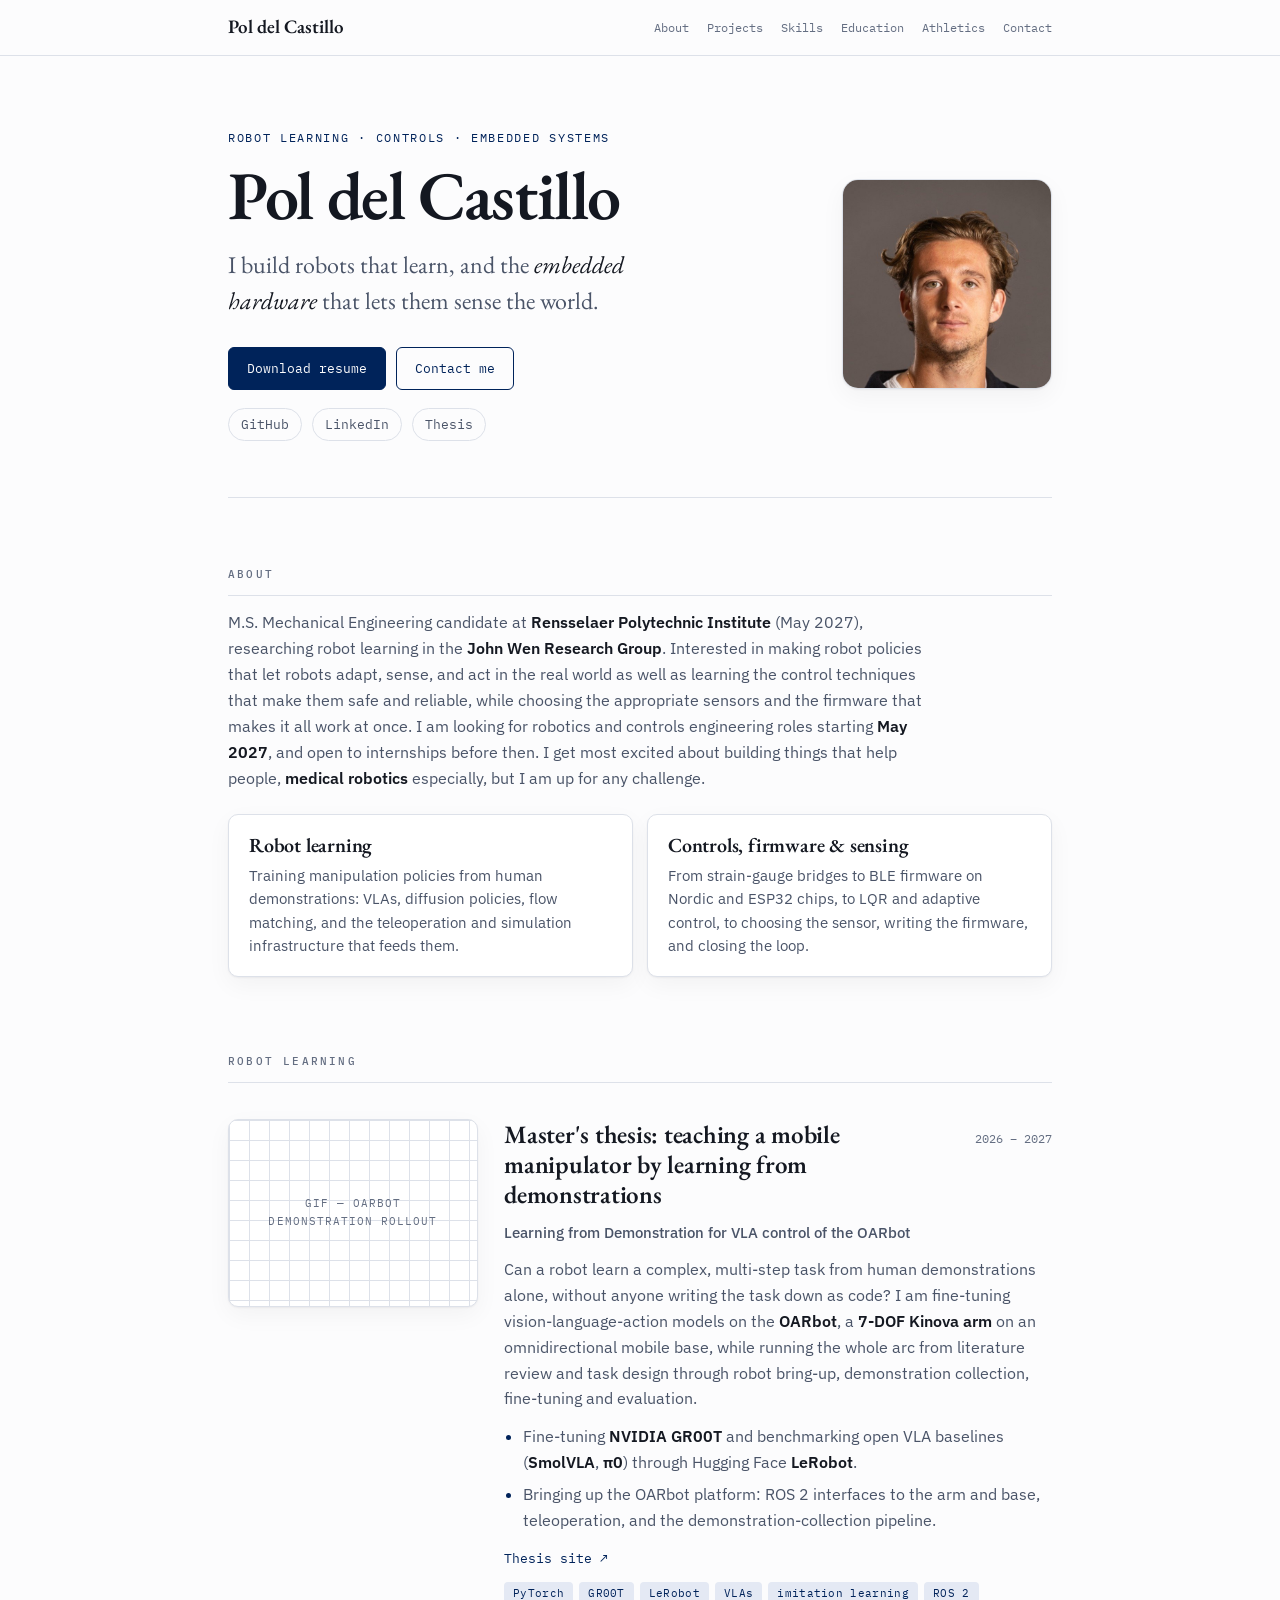
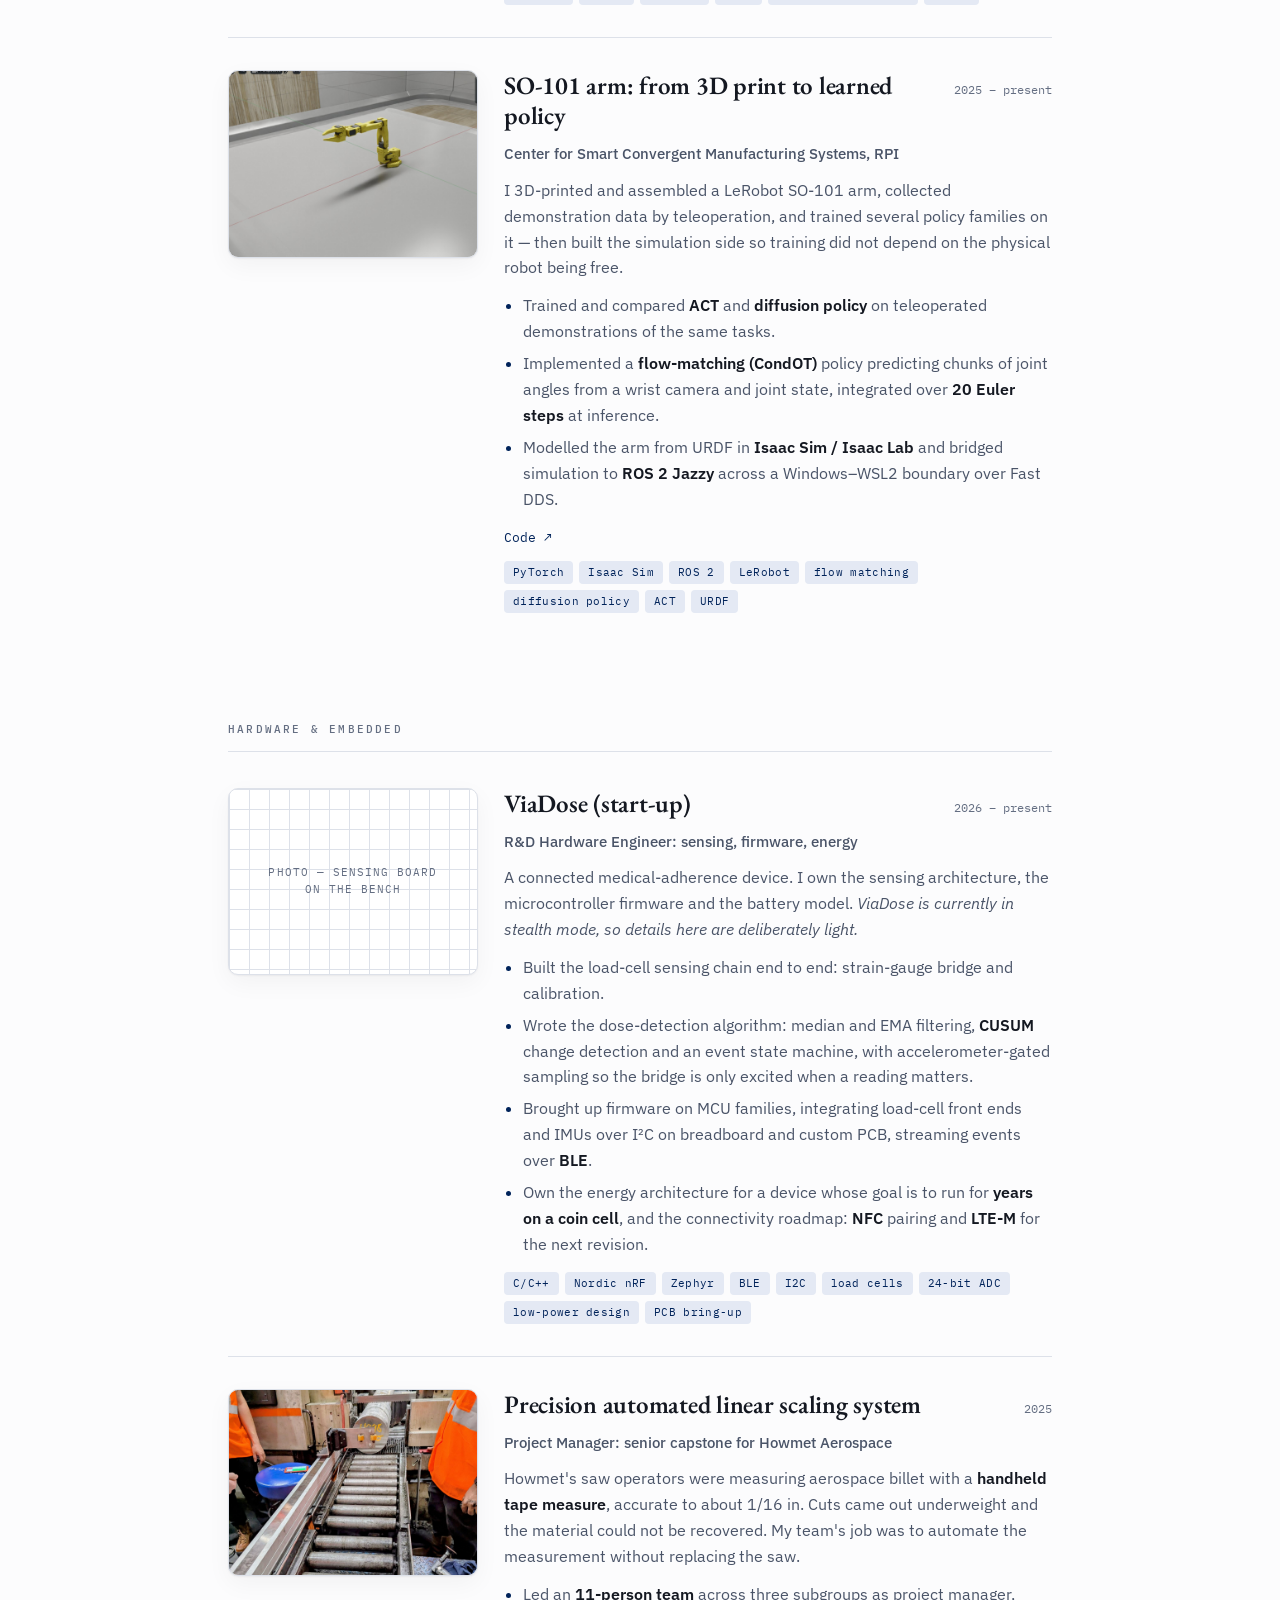
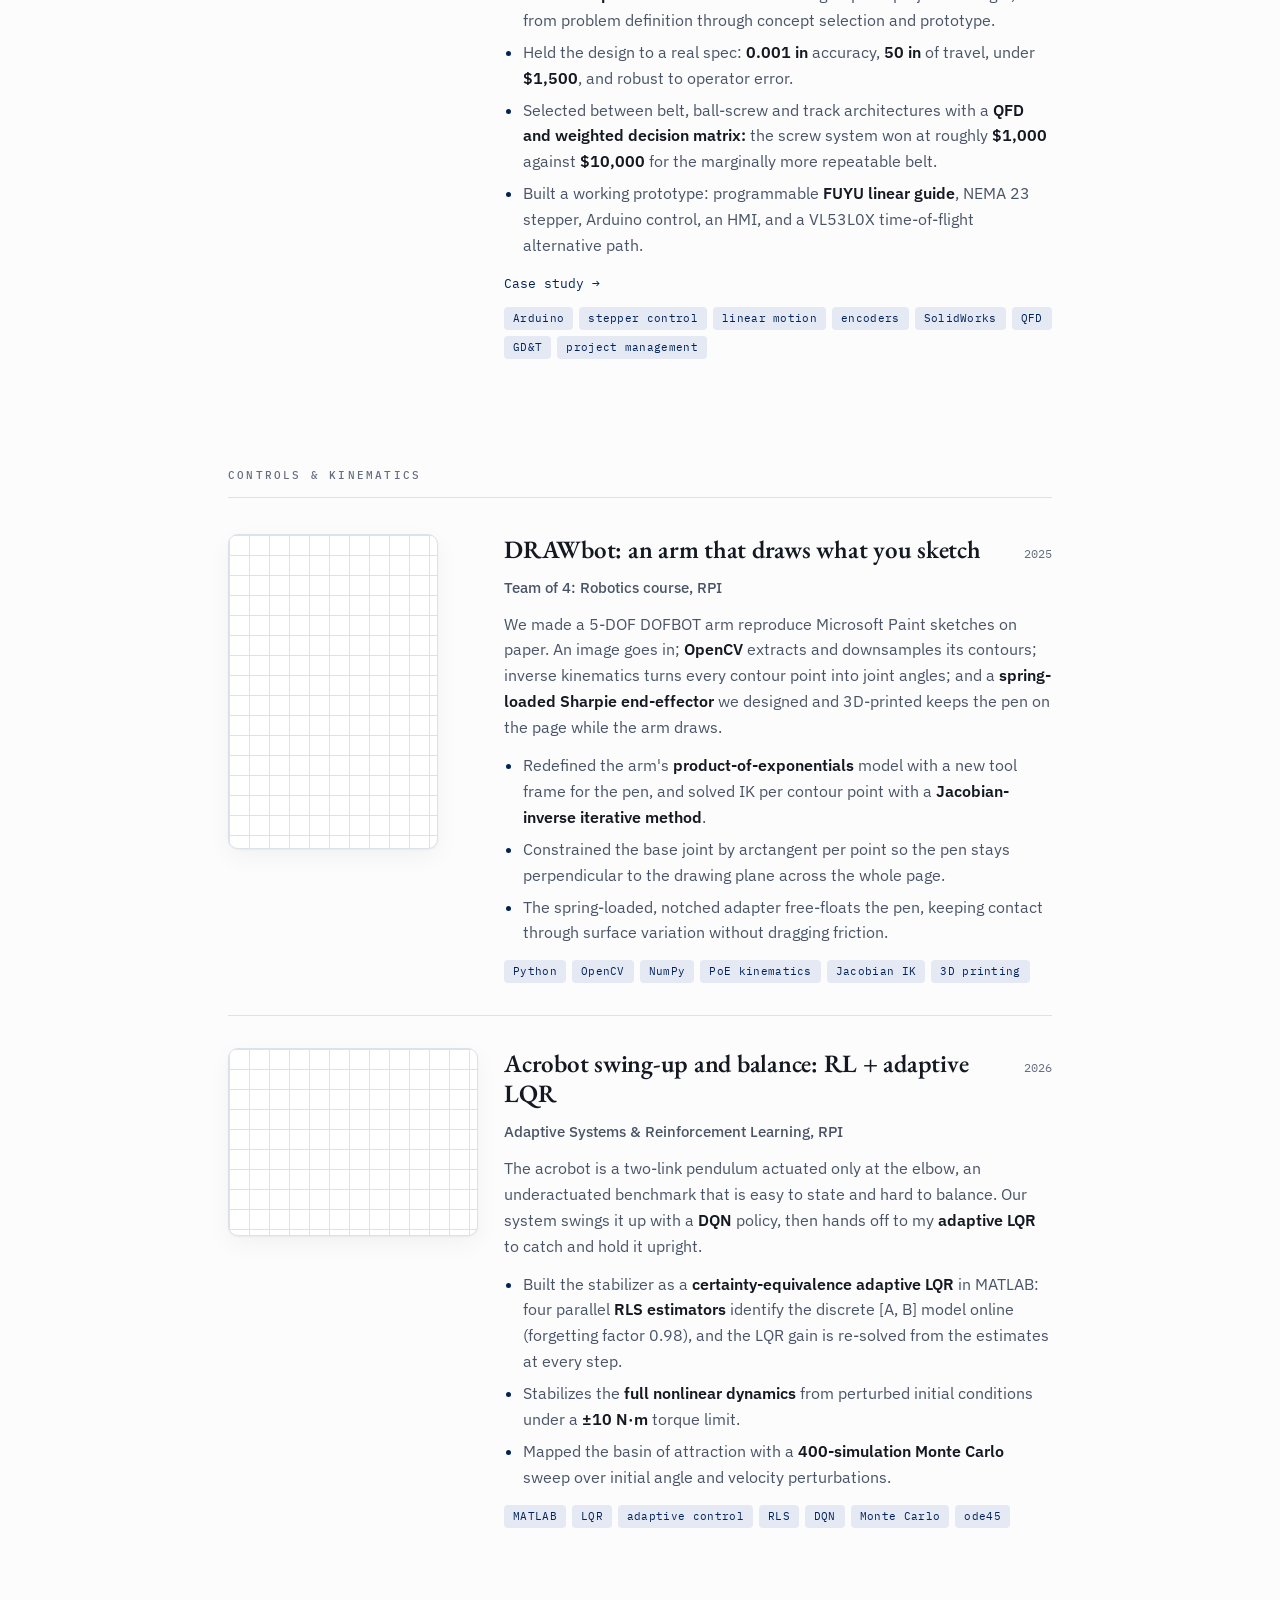
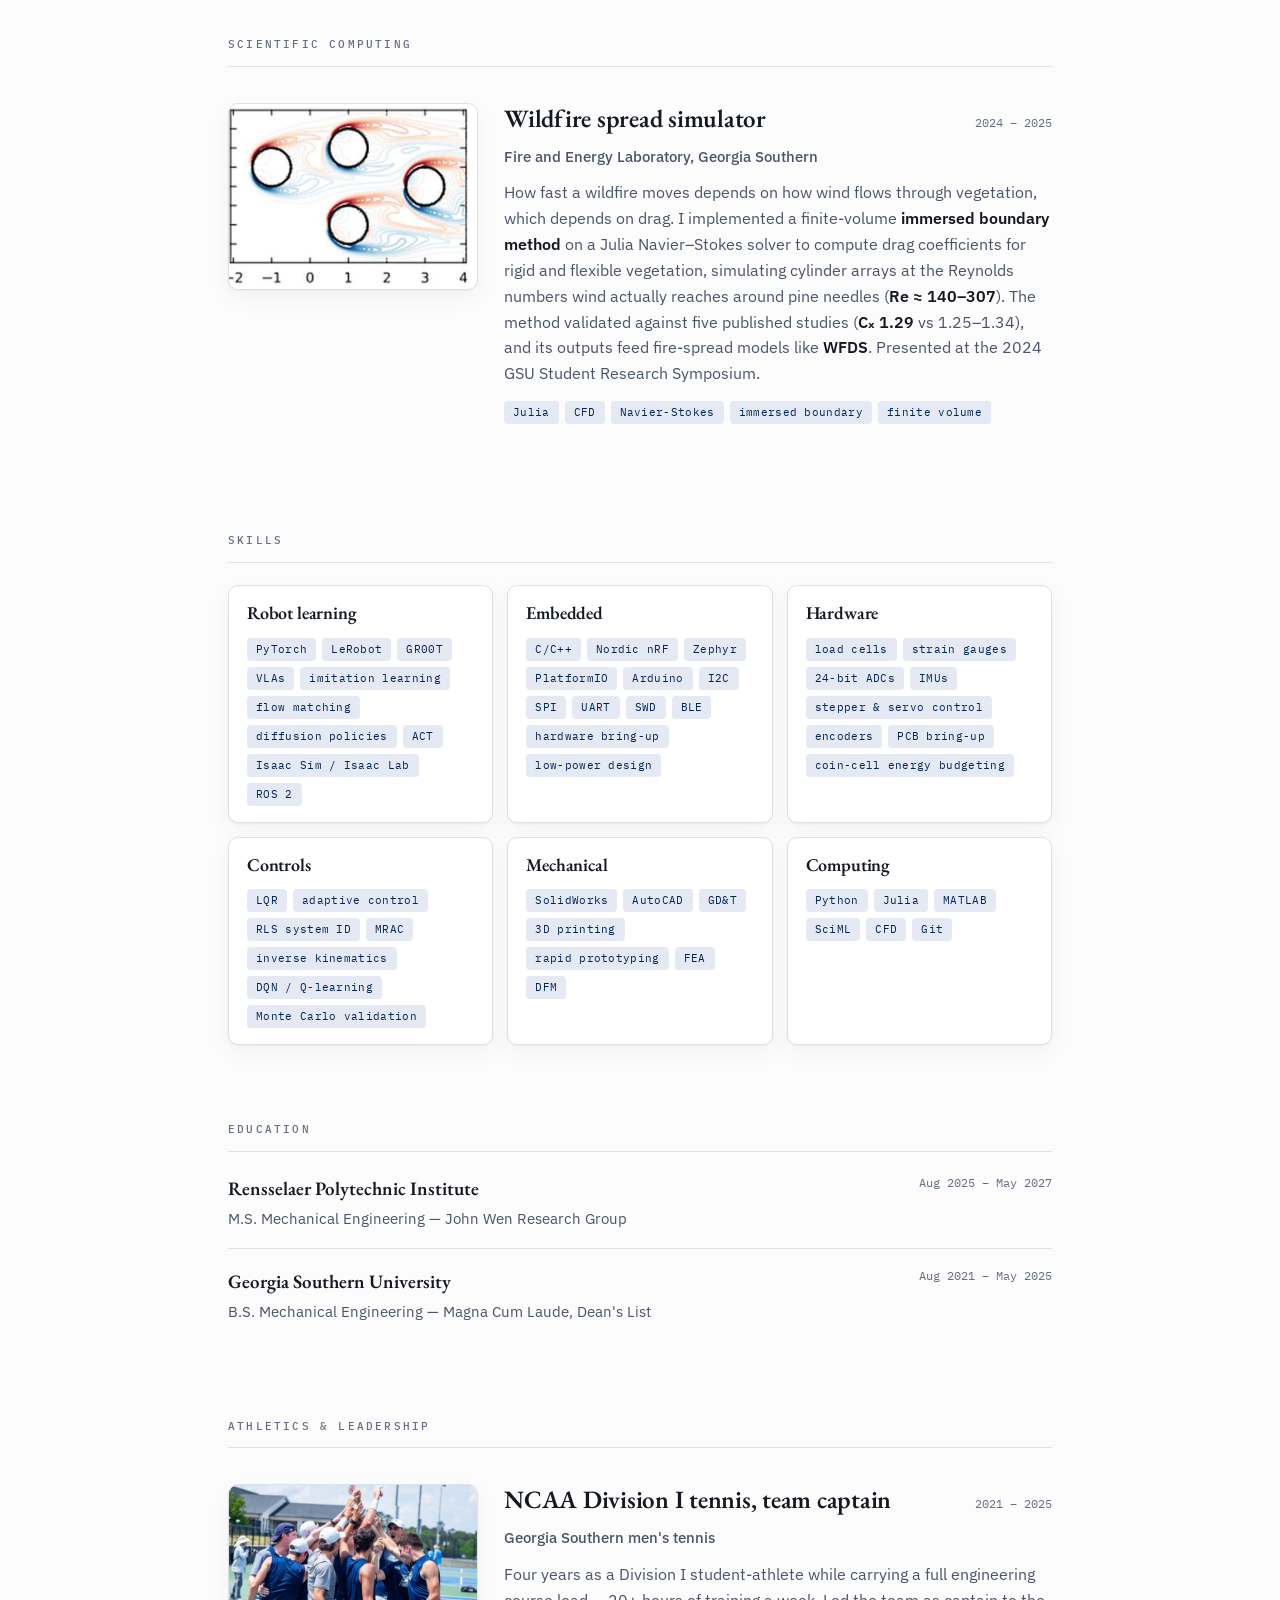
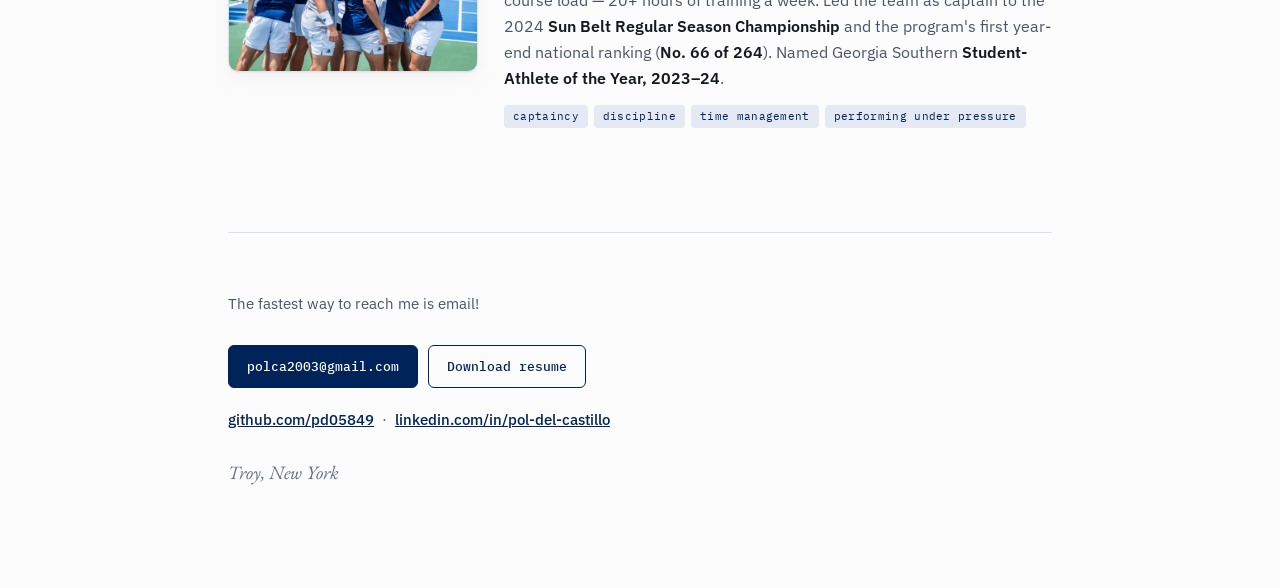
==== index.html @ 75cfe46c "Portfolio site Robot learning, controls and embedded hardware portfolio.  Co-Authored-By: Claude Fab" ====
<!DOCTYPE html>
<html lang="en">
<head>
<meta charset="UTF-8">
<meta name="viewport" content="width=device-width, initial-scale=1.0">
<title>Pol del Castillo</title>
<meta name="description" content="Pol del Castillo — M.S. Mechanical Engineering candidate at RPI working on robot learning: VLAs, imitation learning, and the controls, firmware and sensing that make robots work in the real world.">
<meta property="og:title" content="Pol del Castillo">
<meta property="og:description" content="Robot learning, controls and embedded hardware — M.S. Mechanical Engineering candidate at RPI.">
<meta property="og:type" content="website">
<!-- Once the site is live, add a social preview image (1200x630) to assets/img/ and uncomment:
<meta property="og:image" content="https://pd05849.github.io/assets/img/og.png"> -->
<link rel="icon" href="data:image/svg+xml,%3Csvg xmlns='http://www.w3.org/2000/svg' viewBox='0 0 32 32'%3E%3Cpath d='M6 26 L14 16 L22 18 L27 8' stroke='%2300235A' stroke-width='3.5' fill='none' stroke-linecap='round' stroke-linejoin='round'/%3E%3Ccircle cx='6' cy='26' r='3.5' fill='%2300235A'/%3E%3Ccircle cx='27' cy='8' r='3' fill='%238FB0E8'/%3E%3C/svg%3E">
<link rel="preconnect" href="https://fonts.googleapis.com">
<link rel="preconnect" href="https://fonts.gstatic.com" crossorigin>
<link rel="stylesheet" href="https://fonts.googleapis.com/css2?family=EB+Garamond:ital,wght@0,400;0,500;0,600;1,400&family=IBM+Plex+Mono:wght@400;500&family=IBM+Plex+Sans:wght@400;500;600&display=swap">
<link rel="stylesheet" href="css/style.css">
</head>
<body>

<nav class="topnav">
  <div class="bar">
    <a class="wordmark" href="#top">Pol del Castillo</a>
    <div class="navlinks">
      <a href="#about">About</a>
      <a href="#robot-learning">Projects</a>
      <a href="#skills">Skills</a>
      <a href="#education">Education</a>
      <a href="#athletics">Athletics</a>
      <a href="#contact">Contact</a>
    </div>
  </div>
</nav>

<div class="wrap" id="top">

<!-- ================= HERO ================= -->
<header class="hero">
  <div class="hero-grid">
    <div>
      <p class="kicker">Robot learning · Controls · Embedded systems</p>
      <h1>Pol del Castillo</h1>
      <p class="lede">I build robots that learn, and the <em>embedded hardware</em> that lets them sense the world.</p>
      <div class="btns">
        <a class="btn solid" href="assets/Pol_del_Castillo_Resume.pdf" download>Download resume</a>
        <a class="btn" href="mailto:polca2003@gmail.com">Contact me</a>
      </div>
      <div class="links">
        <a href="https://github.com/pd05849">GitHub</a>
        <a href="https://www.linkedin.com/in/pol-del-castillo">LinkedIn</a>
        <a href="https://pd05849.github.io/MS-Thesis">Thesis</a>
      </div>
    </div>
    <div class="portrait"><img src="assets/img/headshot.jpg" alt="Pol del Castillo"></div>
  </div>
</header>

<!-- ================= ABOUT ================= -->
<section class="about reveal" id="about">
  <h2>About</h2>
  <p>M.S. Mechanical Engineering candidate at <b>Rensselaer Polytechnic Institute</b>
    (May 2027), researching robot learning in the <b>John Wen Research Group</b>.
    Interested in making robot policies that let robots adapt, sense, and act in the real
    world as well as learning the control techniques that make them safe and reliable,
    while choosing the appropriate sensors and the firmware that makes it all work at
    once. I am looking for robotics and controls engineering roles starting
    <b>May 2027</b>, and open to internships before then. I get most excited about
    building things that help people, <b>medical robotics</b> especially, but I am up
    for any challenge.</p>
  <div class="duo">
    <div class="card">
      <h3>Robot learning</h3>
      <p>Training manipulation policies from human demonstrations: VLAs, diffusion
        policies, flow matching, and the teleoperation and simulation infrastructure
        that feeds them.</p>
    </div>
    <div class="card">
      <h3>Controls, firmware &amp; sensing</h3>
      <p>From strain-gauge bridges to BLE firmware on Nordic and ESP32 chips, to LQR
        and adaptive control, to choosing the sensor, writing the firmware, and closing
        the loop.</p>
    </div>
  </div>
</section>

<!-- ================= PROJECTS =================
     Each entry: thumbnail left, text right. To fill a thumb, replace the
     placeholder span with an <img> or a muted looping <video>.           -->
<section id="robot-learning">
  <h2>Robot learning</h2>

  <div class="entry reveal">
    <div class="thumb"><span class="placeholder">GIF &mdash; OARbot<br>demonstration rollout</span></div>
    <div class="entry-text">
      <div class="ihead">
        <h3>Master's thesis: teaching a mobile manipulator by learning from demonstrations</h3>
        <span class="where">2026 &ndash; 2027</span>
      </div>
      <p class="role">Learning from Demonstration for VLA control of the OARbot</p>
      <p>Can a robot learn a complex, multi-step task from human demonstrations alone,
        without anyone writing the task down as code? I am fine-tuning
        vision-language-action models on the <b>OARbot</b>, a <b>7-DOF Kinova arm</b> on
        an omnidirectional mobile base, while running the whole arc from literature
        review and task design through robot bring-up, demonstration collection,
        fine-tuning and evaluation.</p>
      <ul>
        <li>Fine-tuning <b>NVIDIA GR00T</b> and benchmarking open VLA baselines
          (<b>SmolVLA</b>, <b>&pi;0</b>) through Hugging Face <b>LeRobot</b>.</li>
        <li>Bringing up the OARbot platform: ROS 2 interfaces to the arm and base,
          teleoperation, and the demonstration-collection pipeline.</li>
      </ul>
      <div class="entry-links">
        <a href="https://pd05849.github.io/MS-Thesis">Thesis site &nearr;</a>
      </div>
      <div class="tech"><span>PyTorch</span><span>GR00T</span><span>LeRobot</span><span>VLAs</span>
        <span>imitation learning</span><span>ROS 2</span></div>
    </div>
  </div>

  <div class="entry reveal">
    <!-- A GIF of the real arm running a policy would be even better here -->
    <div class="thumb"><img src="assets/img/so101-sim.jpg" alt="The SO-101 arm modelled in Isaac Sim, running real-time on an RTX 4060"></div>
    <div class="entry-text">
      <div class="ihead">
        <h3>SO-101 arm: from 3D print to learned policy</h3>
        <span class="where">2025 &ndash; present</span>
      </div>
      <p class="role">Center for Smart Convergent Manufacturing Systems, RPI</p>
      <p>I 3D-printed and assembled a LeRobot SO-101 arm, collected demonstration data by
        teleoperation, and trained several policy families on it &mdash; then built the
        simulation side so training did not depend on the physical robot being free.</p>
      <ul>
        <li>Trained and compared <b>ACT</b> and <b>diffusion policy</b> on teleoperated
          demonstrations of the same tasks.</li>
        <li>Implemented a <b>flow-matching (CondOT)</b> policy predicting chunks of joint
          angles from a wrist camera and joint state, integrated over <b>20 Euler steps</b>
          at inference.</li>
        <li>Modelled the arm from URDF in <b>Isaac Sim / Isaac Lab</b> and bridged simulation
          to <b>ROS 2 Jazzy</b> across a Windows&ndash;WSL2 boundary over Fast DDS.</li>
      </ul>
      <div class="entry-links">
        <a href="https://github.com/pd05849/lerobot-imitation-learning">Code &nearr;</a>
        <!-- <a href="projects/so101.html">Case study &rarr;</a> -->
        <!-- <a href="https://youtu.be/VIDEO">Video &nearr;</a> -->
      </div>
      <div class="tech"><span>PyTorch</span><span>Isaac Sim</span><span>ROS 2</span><span>LeRobot</span>
        <span>flow matching</span><span>diffusion policy</span><span>ACT</span><span>URDF</span></div>
    </div>
  </div>
</section>

<section id="hardware">
  <h2>Hardware &amp; embedded</h2>

  <div class="entry reveal">
    <div class="thumb"><span class="placeholder">Photo &mdash; sensing board<br>on the bench</span></div>
    <div class="entry-text">
      <div class="ihead">
        <h3>ViaDose (start-up)</h3>
        <span class="where">2026 &ndash; present</span>
      </div>
      <p class="role">R&amp;D Hardware Engineer: sensing, firmware, energy</p>
      <p>A connected medical-adherence device. I own the sensing architecture, the
        microcontroller firmware and the battery model. <i>ViaDose is currently in
        stealth mode, so details here are deliberately light.</i></p>
      <ul>
        <li>Built the load-cell sensing chain end to end: strain-gauge bridge and
          calibration.</li>
        <li>Wrote the dose-detection algorithm: median and EMA filtering, <b>CUSUM</b>
          change detection and an event state machine, with accelerometer-gated sampling
          so the bridge is only excited when a reading matters.</li>
        <li>Brought up firmware on MCU families, integrating load-cell front ends
          and IMUs over I&sup2;C on breadboard and custom PCB, streaming events over
          <b>BLE</b>.</li>
        <li>Own the energy architecture for a device whose goal is to run for <b>years on
          a coin cell</b>, and the connectivity roadmap: <b>NFC</b> pairing and
          <b>LTE-M</b> for the next revision.</li>
      </ul>
      <div class="tech"><span>C/C++</span><span>Nordic nRF</span><span>Zephyr</span><span>BLE</span>
        <span>I2C</span><span>load cells</span><span>24-bit ADC</span><span>low-power design</span>
        <span>PCB bring-up</span></div>
    </div>
  </div>

  <div class="entry reveal">
    <div class="thumb"><img src="assets/img/howmet.jpg" alt="Linear-scale measuring system installed on Howmet's production conveyor, gauge arm against an aerospace billet"></div>
    <div class="entry-text">
      <div class="ihead">
        <h3>Precision automated linear scaling system</h3>
        <span class="where">2025</span>
      </div>
      <p class="role">Project Manager: senior capstone for Howmet Aerospace</p>
      <p>Howmet's saw operators were measuring aerospace billet with a <b>handheld tape
        measure</b>, accurate to about 1/16 in. Cuts came out underweight and the material
        could not be recovered. My team's job was to automate the measurement without
        replacing the saw.</p>
      <ul>
        <li>Led an <b>11-person team</b> across three subgroups as project manager, from
          problem definition through concept selection and prototype.</li>
        <li>Held the design to a real spec: <b>0.001 in</b> accuracy, <b>50 in</b> of
          travel, under <b>$1,500</b>, and robust to operator error.</li>
        <li>Selected between belt, ball-screw and track architectures with a <b>QFD and
          weighted decision matrix:</b> the screw system won at roughly <b>$1,000</b>
          against <b>$10,000</b> for the marginally more repeatable belt.</li>
        <li>Built a working prototype: programmable <b>FUYU linear guide</b>, NEMA 23
          stepper, Arduino control, an HMI, and a VL53L0X time-of-flight alternative path.</li>
      </ul>
      <div class="entry-links">
        <a href="projects/howmet.html">Case study &rarr;</a>
      </div>
      <div class="tech"><span>Arduino</span><span>stepper control</span><span>linear motion</span>
        <span>encoders</span><span>SolidWorks</span><span>QFD</span><span>GD&amp;T</span>
        <span>project management</span></div>
    </div>
  </div>
</section>

<section id="controls">
  <h2>Controls &amp; kinematics</h2>

  <div class="entry reveal">
    <div class="thumb portrait"><video src="assets/img/drawbot.mp4" autoplay muted loop playsinline></video></div>
    <div class="entry-text">
      <div class="ihead">
        <h3>DRAWbot: an arm that draws what you sketch</h3>
        <span class="where">2025</span>
      </div>
      <p class="role">Team of 4: Robotics course, RPI</p>
      <p>We made a 5-DOF DOFBOT arm reproduce Microsoft Paint sketches on paper. An image
        goes in; <b>OpenCV</b> extracts and downsamples its contours; inverse kinematics
        turns every contour point into joint angles; and a <b>spring-loaded Sharpie
        end-effector</b> we designed and 3D-printed keeps the pen on the page while the arm
        draws.</p>
      <ul>
        <li>Redefined the arm's <b>product-of-exponentials</b> model with a new tool frame
          for the pen, and solved IK per contour point with a <b>Jacobian-inverse iterative
          method</b>.</li>
        <li>Constrained the base joint by arctangent per point so the pen stays
          perpendicular to the drawing plane across the whole page.</li>
        <li>The spring-loaded, notched adapter free-floats the pen, keeping contact
          through surface variation without dragging friction.</li>
      </ul>
      <div class="tech"><span>Python</span><span>OpenCV</span><span>NumPy</span>
        <span>PoE kinematics</span><span>Jacobian IK</span><span>3D printing</span></div>
    </div>
  </div>

  <div class="entry reveal">
    <div class="thumb"><video src="assets/img/acrobot.mp4" autoplay muted loop playsinline></video></div>
    <div class="entry-text">
      <div class="ihead">
        <h3>Acrobot swing-up and balance: RL + adaptive LQR</h3>
        <span class="where">2026</span>
      </div>
      <p class="role">Adaptive Systems &amp; Reinforcement Learning, RPI</p>
      <p>The acrobot is a two-link pendulum actuated only at the elbow, an
        underactuated benchmark that is easy to state and hard to balance. Our system swings
        it up with a <b>DQN</b> policy, then hands off to my <b>adaptive LQR</b> to catch
        and hold it upright.</p>
      <ul>
        <li>Built the stabilizer as a <b>certainty-equivalence adaptive LQR</b> in MATLAB:
          four parallel <b>RLS estimators</b> identify the discrete [A,&nbsp;B] model online
          (forgetting factor 0.98), and the LQR gain is re-solved from the estimates at
          every step.</li>
        <li>Stabilizes the <b>full nonlinear dynamics</b> from perturbed initial conditions
          under a <b>&plusmn;10 N&middot;m</b> torque limit.</li>
        <li>Mapped the basin of attraction with a <b>400-simulation Monte Carlo</b> sweep
          over initial angle and velocity perturbations.</li>
      </ul>
      <div class="tech"><span>MATLAB</span><span>LQR</span><span>adaptive control</span>
        <span>RLS</span><span>DQN</span><span>Monte Carlo</span><span>ode45</span></div>
    </div>
  </div>
</section>

<section id="computing">
  <h2>Scientific computing</h2>

  <div class="entry reveal">
    <div class="thumb"><img src="assets/img/wildfire.png" alt="Vorticity contours of cross flow through a staggered array of cylinders, computed with the immersed boundary method"></div>
    <div class="entry-text">
      <div class="ihead">
        <h3>Wildfire spread simulator</h3>
        <span class="where">2024 &ndash; 2025</span>
      </div>
      <p class="role">Fire and Energy Laboratory, Georgia Southern</p>
      <p>How fast a wildfire moves depends on how wind flows through vegetation, which
        depends on drag. I implemented a finite-volume <b>immersed boundary method</b> on a
        Julia Navier&ndash;Stokes solver to compute drag coefficients for rigid and flexible
        vegetation, simulating cylinder arrays at the Reynolds numbers wind actually reaches
        around pine needles (<b>Re &asymp; 140&ndash;307</b>). The method validated against
        five published studies (<b>C&#8339; 1.29</b> vs 1.25&ndash;1.34), and its outputs feed
        fire-spread models like <b>WFDS</b>. Presented at the 2024 GSU Student Research
        Symposium.</p>
      <div class="tech"><span>Julia</span><span>CFD</span><span>Navier-Stokes</span>
        <span>immersed boundary</span><span>finite volume</span></div>
    </div>
  </div>
</section>

<!-- ================= SKILLS ================= -->
<section id="skills">
  <h2>Skills</h2>
  <div class="skills-grid reveal">
    <div class="skill-group">
      <h3>Robot learning</h3>
      <div class="tech"><span>PyTorch</span><span>LeRobot</span><span>GR00T</span><span>VLAs</span>
        <span>imitation learning</span><span>flow matching</span><span>diffusion policies</span>
        <span>ACT</span><span>Isaac Sim / Isaac Lab</span><span>ROS 2</span></div>
    </div>
    <div class="skill-group">
      <h3>Embedded</h3>
      <div class="tech"><span>C/C++</span><span>Nordic nRF</span><span>Zephyr</span>
        <span>PlatformIO</span><span>Arduino</span><span>I2C</span><span>SPI</span><span>UART</span>
        <span>SWD</span><span>BLE</span><span>hardware bring-up</span><span>low-power design</span></div>
    </div>
    <div class="skill-group">
      <h3>Hardware</h3>
      <div class="tech"><span>load cells</span><span>strain gauges</span><span>24-bit ADCs</span>
        <span>IMUs</span><span>stepper &amp; servo control</span><span>encoders</span>
        <span>PCB bring-up</span><span>coin-cell energy budgeting</span></div>
    </div>
    <div class="skill-group">
      <h3>Controls</h3>
      <div class="tech"><span>LQR</span><span>adaptive control</span><span>RLS system ID</span>
        <span>MRAC</span><span>inverse kinematics</span><span>DQN / Q-learning</span>
        <span>Monte Carlo validation</span></div>
    </div>
    <div class="skill-group">
      <h3>Mechanical</h3>
      <div class="tech"><span>SolidWorks</span><span>AutoCAD</span><span>GD&amp;T</span>
        <span>3D printing</span><span>rapid prototyping</span><span>FEA</span><span>DFM</span></div>
    </div>
    <div class="skill-group">
      <h3>Computing</h3>
      <div class="tech"><span>Python</span><span>Julia</span><span>MATLAB</span><span>SciML</span>
        <span>CFD</span><span>Git</span></div>
    </div>
  </div>
</section>

<!-- ================= EDUCATION ================= -->
<section id="education">
  <h2>Education</h2>
  <div class="edu reveal">
    <div>
      <strong>Rensselaer Polytechnic Institute</strong>
      <div class="sub">M.S. Mechanical Engineering &mdash; John Wen Research Group</div>
    </div>
    <span class="d">Aug 2025 &ndash; May 2027</span>
  </div>
  <div class="edu reveal">
    <div>
      <strong>Georgia Southern University</strong>
      <div class="sub">B.S. Mechanical Engineering &mdash; Magna Cum Laude, Dean's List</div>
    </div>
    <span class="d">Aug 2021 &ndash; May 2025</span>
  </div>
</section>

<!-- ================= ATHLETICS ================= -->
<section id="athletics">
  <h2>Athletics &amp; leadership</h2>
  <div class="entry reveal">
    <div class="thumb"><img src="assets/img/tennis.jpg" alt="The Georgia Southern men's tennis team celebrating in a huddle on court"></div>
    <div class="entry-text">
      <div class="ihead">
        <h3>NCAA Division I tennis, team captain</h3>
        <span class="where">2021 &ndash; 2025</span>
      </div>
      <p class="role">Georgia Southern men's tennis</p>
      <p>Four years as a Division I student-athlete while carrying a full engineering course
        load &mdash; 20+ hours of training a week. Led the team as captain to the 2024
        <b>Sun Belt Regular Season Championship</b> and the program's first year-end national
        ranking (<b>No. 66 of 264</b>). Named Georgia Southern
        <b>Student-Athlete of the Year, 2023&ndash;24</b>.</p>
      <div class="tech"><span>captaincy</span><span>discipline</span><span>time management</span>
        <span>performing under pressure</span></div>
    </div>
  </div>
</section>

<!-- ================= CONTACT ================= -->
<footer id="contact">
  <p>The fastest way to reach me is email!</p>
  <div class="btns">
    <a class="btn solid" href="mailto:polca2003@gmail.com">polca2003@gmail.com</a>
    <a class="btn" href="assets/Pol_del_Castillo_Resume.pdf" download>Download resume</a>
  </div>
  <p style="margin-top:20px">
    <a href="https://github.com/pd05849">github.com/pd05849</a> &nbsp;&middot;&nbsp;
    <a href="https://www.linkedin.com/in/pol-del-castillo">linkedin.com/in/pol-del-castillo</a>
  </p>
  <p class="sig">Troy, New York</p>
</footer>

</div>

<script>
document.documentElement.classList.add('js');
const io = new IntersectionObserver((es) => {
  es.forEach(e => { if (e.isIntersecting) { e.target.classList.add('in'); io.unobserve(e.target); } });
}, { rootMargin: '0px 0px -8% 0px' });
document.querySelectorAll('.reveal').forEach(el => {
  // anything already in the first viewport shows immediately; the rest reveal on scroll
  if (el.getBoundingClientRect().top < window.innerHeight) el.classList.add('in');
  else io.observe(el);
});
</script>

</body>
</html>
---- css/style.css ----
/* ==========================================================================
   Pol del Castillo — portfolio
   Identity from the LaTeX resume: EB Garamond display + the resume's link
   blue (#00235A). IBM Plex Sans body, IBM Plex Mono for labels and data.
   Layout modeled on academic robotics portfolios (thumbnail left, text
   right) with a modern hero (buttons, portrait, sticky nav).
   Shared by index.html and every page in projects/.
   ========================================================================== */

:root{
  --paper:#FCFCFD; --panel:#FFFFFF; --ink:#141821; --muted:#4A5468; --faint:#646E82; --rule:#DDE1E9; --accent:#00235A; --accent-soft:#E4E9F4;
  --shadow:0 1px 2px rgba(20,24,33,.05), 0 8px 24px rgba(20,24,33,.045);
}
@media (prefers-color-scheme: dark){
  :root:not([data-theme="light"]){
    --paper:#0D1017; --panel:#141924; --ink:#E8ECF3; --muted:#A2ADC0; --faint:#7A8599;
    --rule:#242C3B; --accent:#8FB0E8; --accent-soft:#182238;
    --shadow:0 1px 2px rgba(0,0,0,.5), 0 8px 24px rgba(0,0,0,.32);
  }
}
:root[data-theme="dark"]{
  --paper:#0D1017; --panel:#141924; --ink:#E8ECF3; --muted:#A2ADC0; --faint:#7A8599;
  --rule:#242C3B; --accent:#8FB0E8; --accent-soft:#182238;
  --shadow:0 1px 2px rgba(0,0,0,.5), 0 8px 24px rgba(0,0,0,.32);
}

*{box-sizing:border-box;}
html{scroll-behavior:smooth;}
body{
  margin:0; background:var(--paper); color:var(--ink);
  font-family:"IBM Plex Sans",system-ui,-apple-system,Segoe UI,sans-serif;
  font-size:16px; line-height:1.62; -webkit-font-smoothing:antialiased;
}
.wrap{max-width:880px; margin:0 auto; padding:0 28px;}
a{color:var(--accent);}
img{max-width:100%;}
:focus-visible{outline:2px solid var(--accent); outline-offset:2px; border-radius:2px;}
b{color:var(--ink); font-weight:600;}

/* ---------- sticky nav ---------- */
.topnav{
  position:sticky; top:0; z-index:20;
  background:color-mix(in srgb, var(--paper) 90%, transparent);
  backdrop-filter:blur(10px); -webkit-backdrop-filter:blur(10px);
  border-bottom:1px solid var(--rule);
}
.topnav .bar{
  max-width:880px; margin:0 auto; padding:12px 28px;
  display:flex; justify-content:space-between; align-items:center; gap:16px;
}
.wordmark{
  font-family:"EB Garamond",Georgia,serif; font-weight:600; font-size:19px;
  color:var(--ink); text-decoration:none; white-space:nowrap;
}
.navlinks{display:flex; flex-wrap:wrap; gap:4px 18px;
  font-family:"IBM Plex Mono",monospace; font-size:12px;}
.navlinks a{color:var(--faint); text-decoration:none;}
.navlinks a:hover{color:var(--accent);}

/* ---------- hero ---------- */
.hero{padding:72px 0 56px; border-bottom:1px solid var(--rule);}
.hero-grid{display:grid; grid-template-columns:minmax(0,1fr) auto; gap:40px; align-items:center;}
.kicker{
  font-family:"IBM Plex Mono",monospace; font-size:12px; letter-spacing:.14em;
  text-transform:uppercase; color:var(--accent); margin:0 0 14px;
}
h1{
  font-family:"EB Garamond",Georgia,serif; font-weight:600;
  font-size:clamp(44px,7vw,68px); letter-spacing:-.02em; line-height:1;
  margin:0 0 18px;
}
.lede{
  font-family:"EB Garamond",Georgia,serif; font-size:clamp(19px,2.4vw,24px);
  line-height:1.5; color:var(--muted); margin:0; max-width:36ch;
}
.lede em{font-style:italic; color:var(--ink);}

.btns{display:flex; flex-wrap:wrap; gap:10px; margin-top:28px;}
.btn{
  display:inline-block; font-family:"IBM Plex Mono",monospace; font-size:13px;
  padding:10px 18px; border-radius:6px; text-decoration:none;
  border:1.5px solid var(--accent); color:var(--accent);
  transition:background .13s, color .13s, transform .13s;
}
.btn:hover{background:var(--accent-soft); transform:translateY(-1px);}
.btn.solid{background:var(--accent); color:var(--paper);}
.btn.solid:hover{background:var(--accent); opacity:.88;}

.links{
  display:flex; flex-wrap:wrap; gap:8px 10px; margin-top:18px;
  font-family:"IBM Plex Mono",monospace; font-size:12.5px;
}
.links a{
  text-decoration:none; color:var(--muted); border:1px solid var(--rule);
  padding:5px 12px; border-radius:999px; transition:border-color .13s, color .13s;
}
.links a:hover{border-color:var(--accent); color:var(--accent);}

/* portrait — swap the placeholder for <img src="assets/img/headshot.jpg" alt="Pol del Castillo"> */
.portrait{
  width:210px; aspect-ratio:1/1; border-radius:16px; overflow:hidden;
  border:1px solid var(--rule); background:var(--panel); box-shadow:var(--shadow);
  display:grid; place-items:center;
  background-image:linear-gradient(var(--rule) 1px, transparent 1px),
    linear-gradient(90deg, var(--rule) 1px, transparent 1px);
  background-size:21px 21px;
}
.portrait img{width:100%; height:100%; object-fit:cover; display:block;}

/* ---------- sections ---------- */
section{padding:16px 0 8px;}
h2{
  font-family:"IBM Plex Mono",monospace; font-size:11px; font-weight:500;
  letter-spacing:.2em; text-transform:uppercase; color:var(--faint);
  margin:52px 0 4px; padding-bottom:12px; border-bottom:1px solid var(--rule);
}
h3{
  font-family:"EB Garamond",Georgia,serif; font-weight:600; font-size:25px;
  letter-spacing:-.01em; margin:0; line-height:1.2;
}
h3 a{color:var(--ink); text-decoration:none;}
h3 a:hover{color:var(--accent); text-decoration:underline; text-underline-offset:4px; text-decoration-thickness:1.5px;}

/* ---------- about ---------- */
.about p{margin:14px 0 0; color:var(--muted); max-width:70ch;}
.duo{display:grid; grid-template-columns:repeat(auto-fit,minmax(250px,1fr)); gap:14px; margin-top:22px;}
.duo .card{
  background:var(--panel); border:1px solid var(--rule); border-radius:10px;
  padding:18px 20px; box-shadow:var(--shadow);
}
.duo .card h3{font-size:20px;}
.duo .card p{font-size:14.5px; margin-top:7px;}

/* ---------- project entries: thumbnail left, text right ----------
   Media in the thumb, pick one:
     <img src="assets/img/thumb.jpg" alt="...">          (photo or animated GIF)
     <video src="assets/img/demo.mp4" autoplay muted loop playsinline></video>
   From inside projects/, prefix paths with ../                       */
.entry{
  display:grid; grid-template-columns:250px minmax(0,1fr); gap:26px;
  padding:32px 0; border-bottom:1px solid var(--rule);
}
.entry:last-child{border-bottom:none;}
.thumb{
  aspect-ratio:4/3; border-radius:10px; overflow:hidden; align-self:start;
  border:1px solid var(--rule); background:var(--panel); box-shadow:var(--shadow);
  display:grid; place-items:center; text-align:center;
  background-image:linear-gradient(var(--rule) 1px, transparent 1px),
    linear-gradient(90deg, var(--rule) 1px, transparent 1px);
  background-size:20px 20px;
}
.thumb img, .thumb video{width:100%; height:100%; object-fit:cover; display:block;}
/* for portrait media (phone video) — shows the full frame instead of a heavy crop */
.thumb.portrait{aspect-ratio:2/3;}
.placeholder{
  font-family:"IBM Plex Mono",monospace; font-size:10.5px; letter-spacing:.1em;
  text-transform:uppercase; color:var(--faint); padding:8px; line-height:1.7;
}

.ihead{display:flex; justify-content:space-between; gap:20px; align-items:baseline; flex-wrap:nowrap;}
.ihead h3{flex:1; min-width:0;}
.where{
  font-family:"IBM Plex Mono",monospace; font-size:11.5px; color:var(--faint);
  white-space:nowrap; padding-top:6px;
}
.role{color:var(--accent); font-size:14.5px; font-weight:500; margin:5px 0 0;}
.entry-text p{margin:12px 0 0; color:var(--muted);}
.entry-text ul{margin:12px 0 0; padding-left:19px; color:var(--muted);}
.entry-text li{margin-bottom:6px;}
.entry-text li::marker{color:var(--accent);}

.out{
  margin-top:14px; padding:13px 16px; background:var(--panel);
  border:1px solid var(--rule); border-radius:8px; box-shadow:var(--shadow);
  font-size:14.5px; color:var(--muted);
}

.entry-links{
  display:flex; flex-wrap:wrap; gap:6px 18px; margin-top:14px;
  font-family:"IBM Plex Mono",monospace; font-size:12.5px;
}
.entry-links a{color:var(--accent); text-decoration:none;}
.entry-links a:hover{text-decoration:underline; text-underline-offset:3px;}

.tech{display:flex; flex-wrap:wrap; gap:6px; margin-top:14px;}
.tech span{
  font-family:"IBM Plex Mono",monospace; font-size:10.5px; letter-spacing:.03em;
  background:var(--accent-soft); color:var(--accent);
  padding:3px 9px; border-radius:4px;
}

/* ---------- skills ---------- */
.skills-grid{display:grid; grid-template-columns:repeat(auto-fit,minmax(250px,1fr)); gap:14px; margin-top:22px;}
.skill-group{
  background:var(--panel); border:1px solid var(--rule); border-radius:10px;
  padding:16px 18px; box-shadow:var(--shadow);
}
.skill-group h3{font-size:18px; margin-bottom:10px;}

/* ---------- education ---------- */
.edu{display:flex; justify-content:space-between; gap:20px; flex-wrap:wrap; padding:18px 0;
     border-bottom:1px solid var(--rule);}
.edu:last-of-type{border-bottom:none;}
.edu .d{font-family:"IBM Plex Mono",monospace; font-size:11.5px; color:var(--faint); white-space:nowrap;}
.edu strong{font-family:"EB Garamond",Georgia,serif; font-size:19px; font-weight:600;}
.edu .sub{color:var(--muted); font-size:14.5px; margin-top:2px;}

/* ---------- media figure (case-study pages, or anywhere) ---------- */
figure.media{margin:18px 0 0;}
.media .frame{
  border:1px solid var(--rule); border-radius:8px; overflow:hidden;
  background:var(--panel); box-shadow:var(--shadow);
}
.media img{display:block; width:100%;}
.media iframe{display:block; width:100%; aspect-ratio:16/9; border:0;}
.media .placeholder{
  aspect-ratio:16/9; display:grid; place-items:center;
  background-image:linear-gradient(var(--rule) 1px, transparent 1px),
    linear-gradient(90deg, var(--rule) 1px, transparent 1px);
  background-size:22px 22px;
}
.media figcaption{
  font-family:"IBM Plex Mono",monospace; font-size:11.5px; color:var(--faint);
  margin-top:8px;
}

/* ---------- footer ---------- */
footer{
  margin-top:64px; padding:44px 0 80px; border-top:1px solid var(--rule);
  color:var(--muted); font-size:15px;
}
footer a{font-weight:500;}
.sig{
  font-family:"EB Garamond",Georgia,serif; font-style:italic;
  font-size:19px; color:var(--faint); margin-top:26px;
}

/* ==========================================================================
   Case-study pages (projects/*.html) — see projects/_template.html
   ========================================================================== */
.case header{padding:64px 0 8px;}
.back{
  display:inline-block; font-family:"IBM Plex Mono",monospace; font-size:12px;
  color:var(--faint); text-decoration:none; margin-bottom:36px;
}
.back:hover{color:var(--accent);}
.case h1{font-size:clamp(34px,5.5vw,52px); margin-bottom:14px;}
.case .lede{font-size:clamp(18px,2.2vw,21px); max-width:44ch;}

.meta{
  display:grid; grid-template-columns:repeat(auto-fit,minmax(150px,1fr));
  gap:16px 22px; margin:34px 0 0; padding:18px 20px;
  background:var(--panel); border:1px solid var(--rule); border-radius:8px;
  box-shadow:var(--shadow);
}
.meta div{min-width:0;}
.meta dt{
  font-family:"IBM Plex Mono",monospace; font-size:10.5px; letter-spacing:.14em;
  text-transform:uppercase; color:var(--accent); margin:0 0 3px;
}
.meta dd{margin:0; font-size:14.5px; color:var(--ink); overflow-wrap:break-word;}

.case section p{margin:13px 0 0; color:var(--muted); max-width:68ch;}
.case section ul{margin:13px 0 0; padding-left:19px; color:var(--muted); max-width:68ch;}
.case section li{margin-bottom:7px;}
.case section li::marker{color:var(--accent);}

.metrics{
  display:grid; grid-template-columns:repeat(auto-fit,minmax(140px,1fr));
  gap:12px; margin-top:16px;
}
.metric{
  background:var(--panel); border:1px solid var(--rule); border-radius:8px;
  padding:14px 16px; box-shadow:var(--shadow);
}
.metric .v{
  font-family:"IBM Plex Mono",monospace; font-size:22px; font-weight:600;
  color:var(--accent); font-variant-numeric:tabular-nums;
}
.metric .l{font-size:13px; color:var(--muted); margin-top:2px;}

/* ---------- scroll reveal (JS adds .js to <html>; safe without JS) ---------- */
@media (prefers-reduced-motion: no-preference){
  .js .reveal{opacity:0; transform:translateY(14px);
    transition:opacity .5s ease, transform .5s ease;}
  .js .reveal.in{opacity:1; transform:none;}
}

/* ---------- responsive ---------- */
@media (max-width:700px){
  .hero{padding:44px 0 40px;}
  .hero-grid{grid-template-columns:1fr; gap:26px;}
  .portrait{order:-1; width:150px;}
  .wrap{padding:0 20px;}
  .topnav .bar{padding:10px 20px;}
  .entry{grid-template-columns:1fr; gap:16px;}
  .thumb{max-width:440px;}
  .case header{padding:44px 0 8px;}
  .where{padding-top:2px;}
}
@media (prefers-reduced-motion:reduce){ html{scroll-behavior:auto;} *{transition:none !important;} }
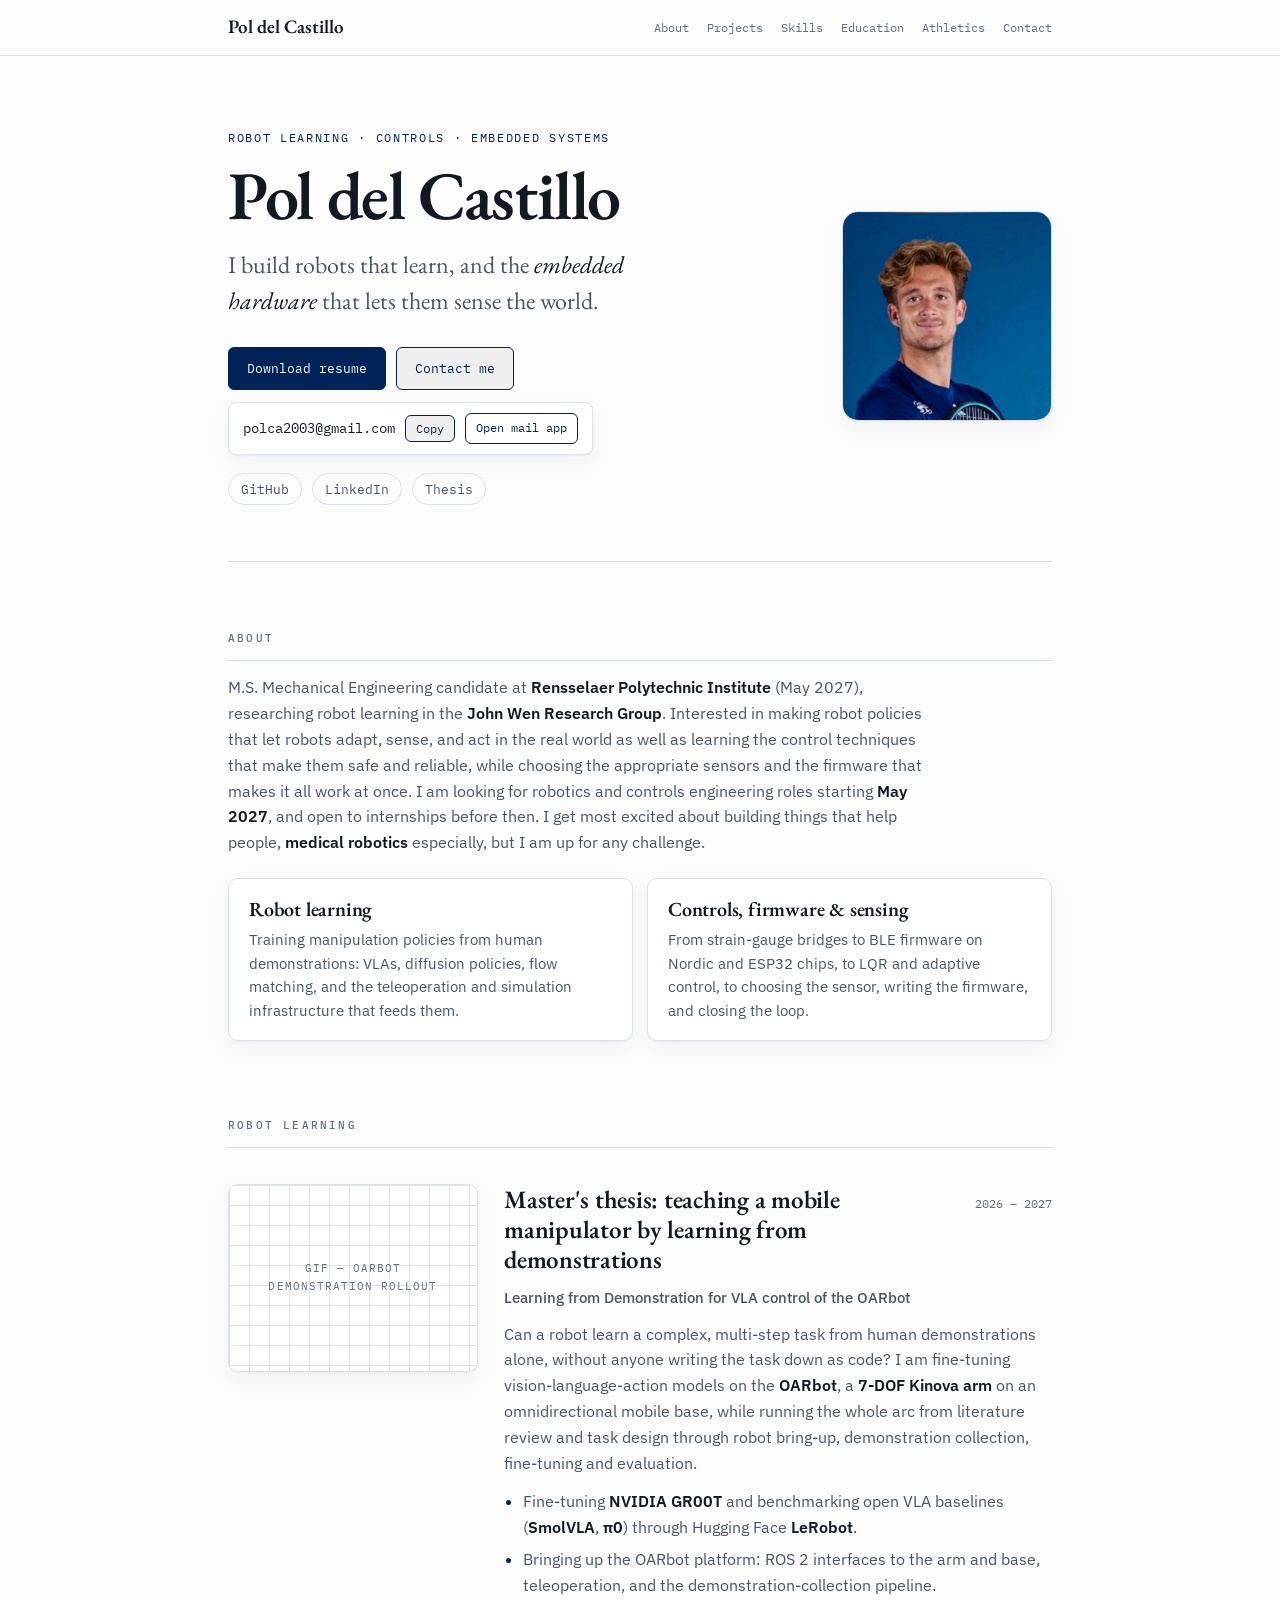
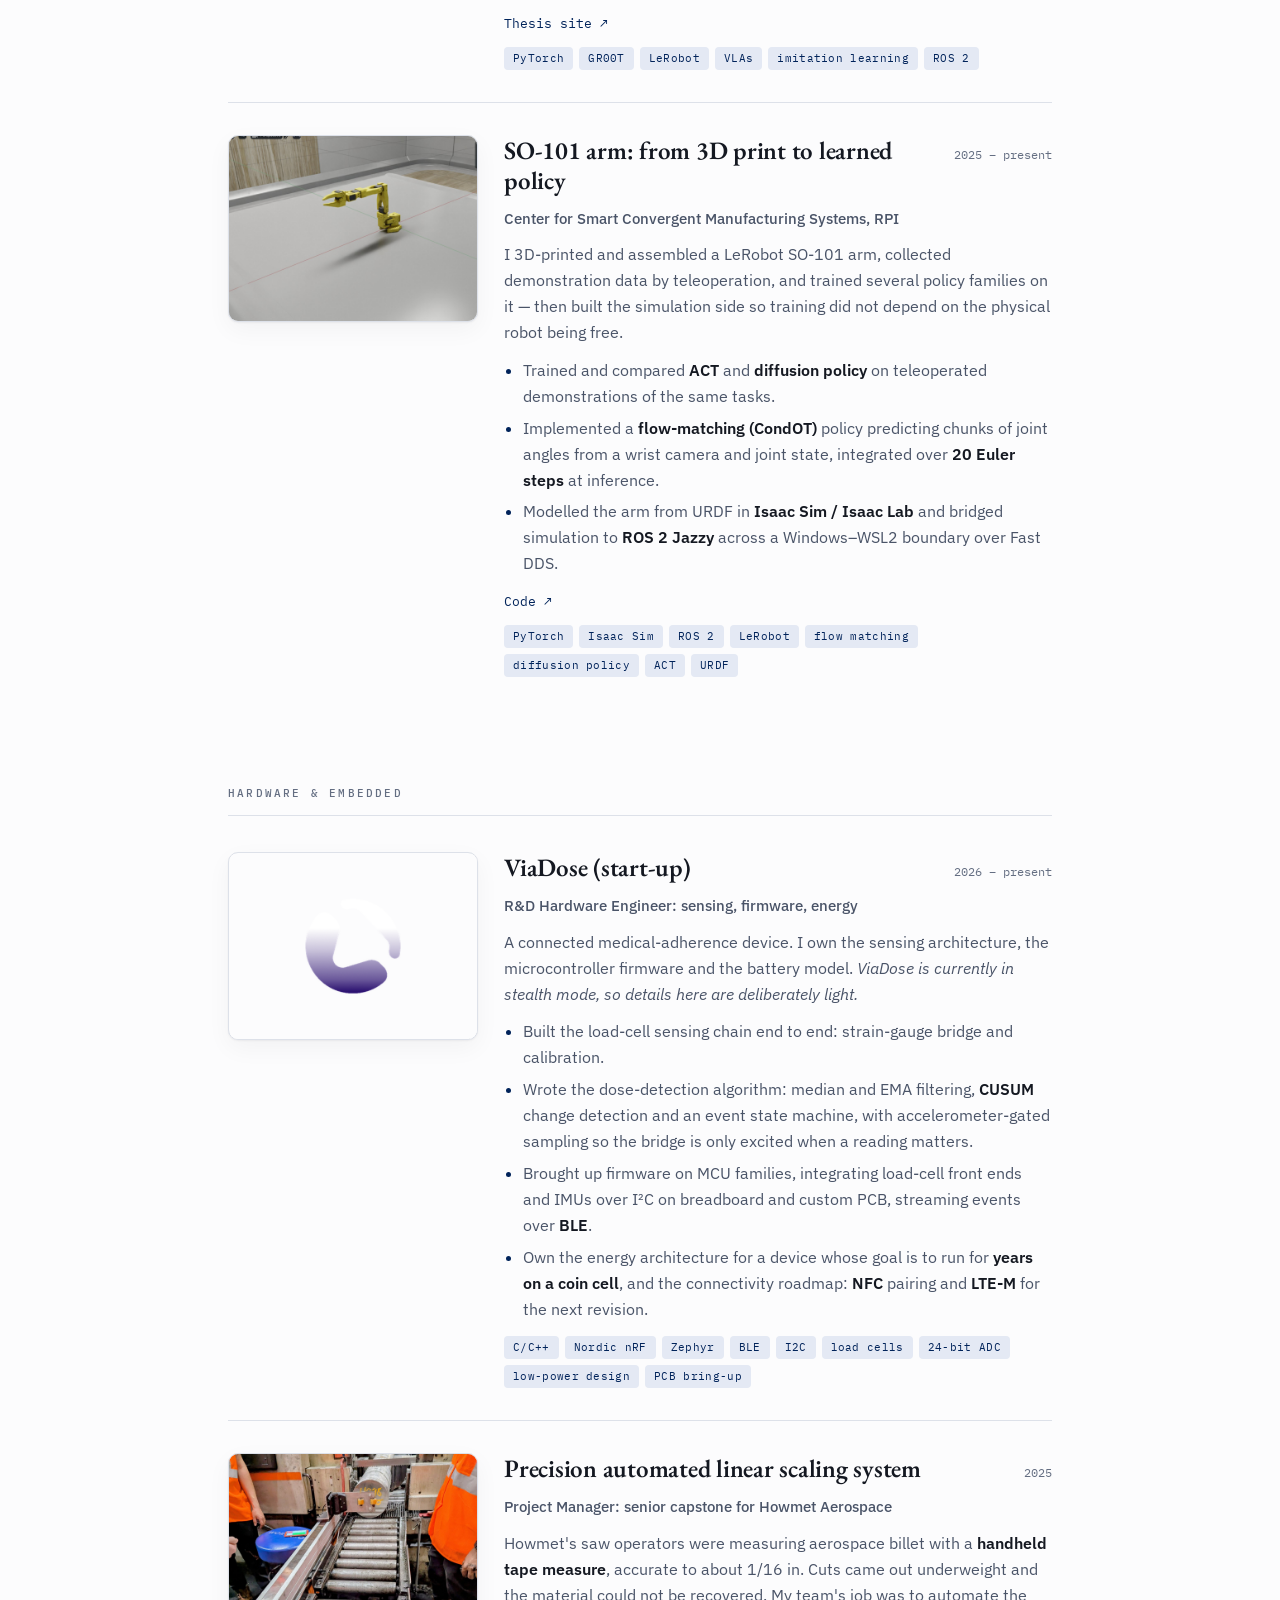
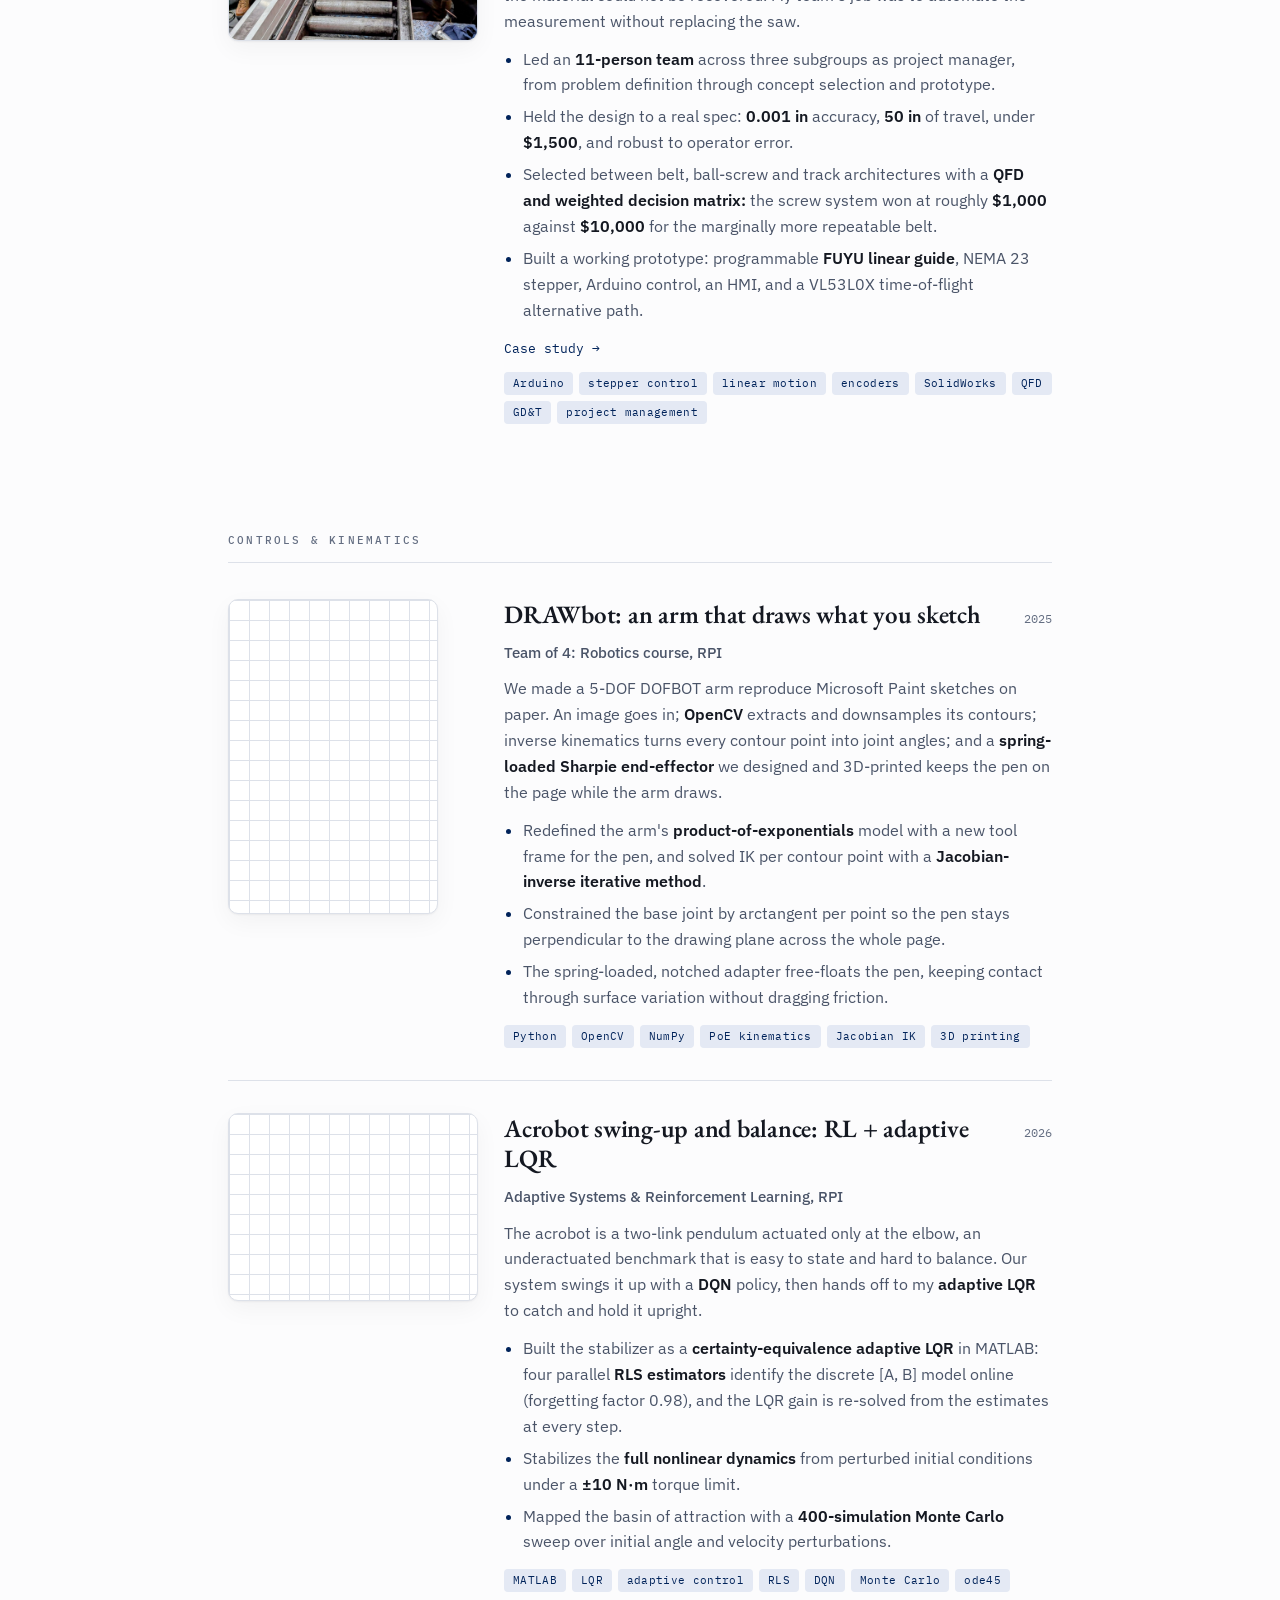
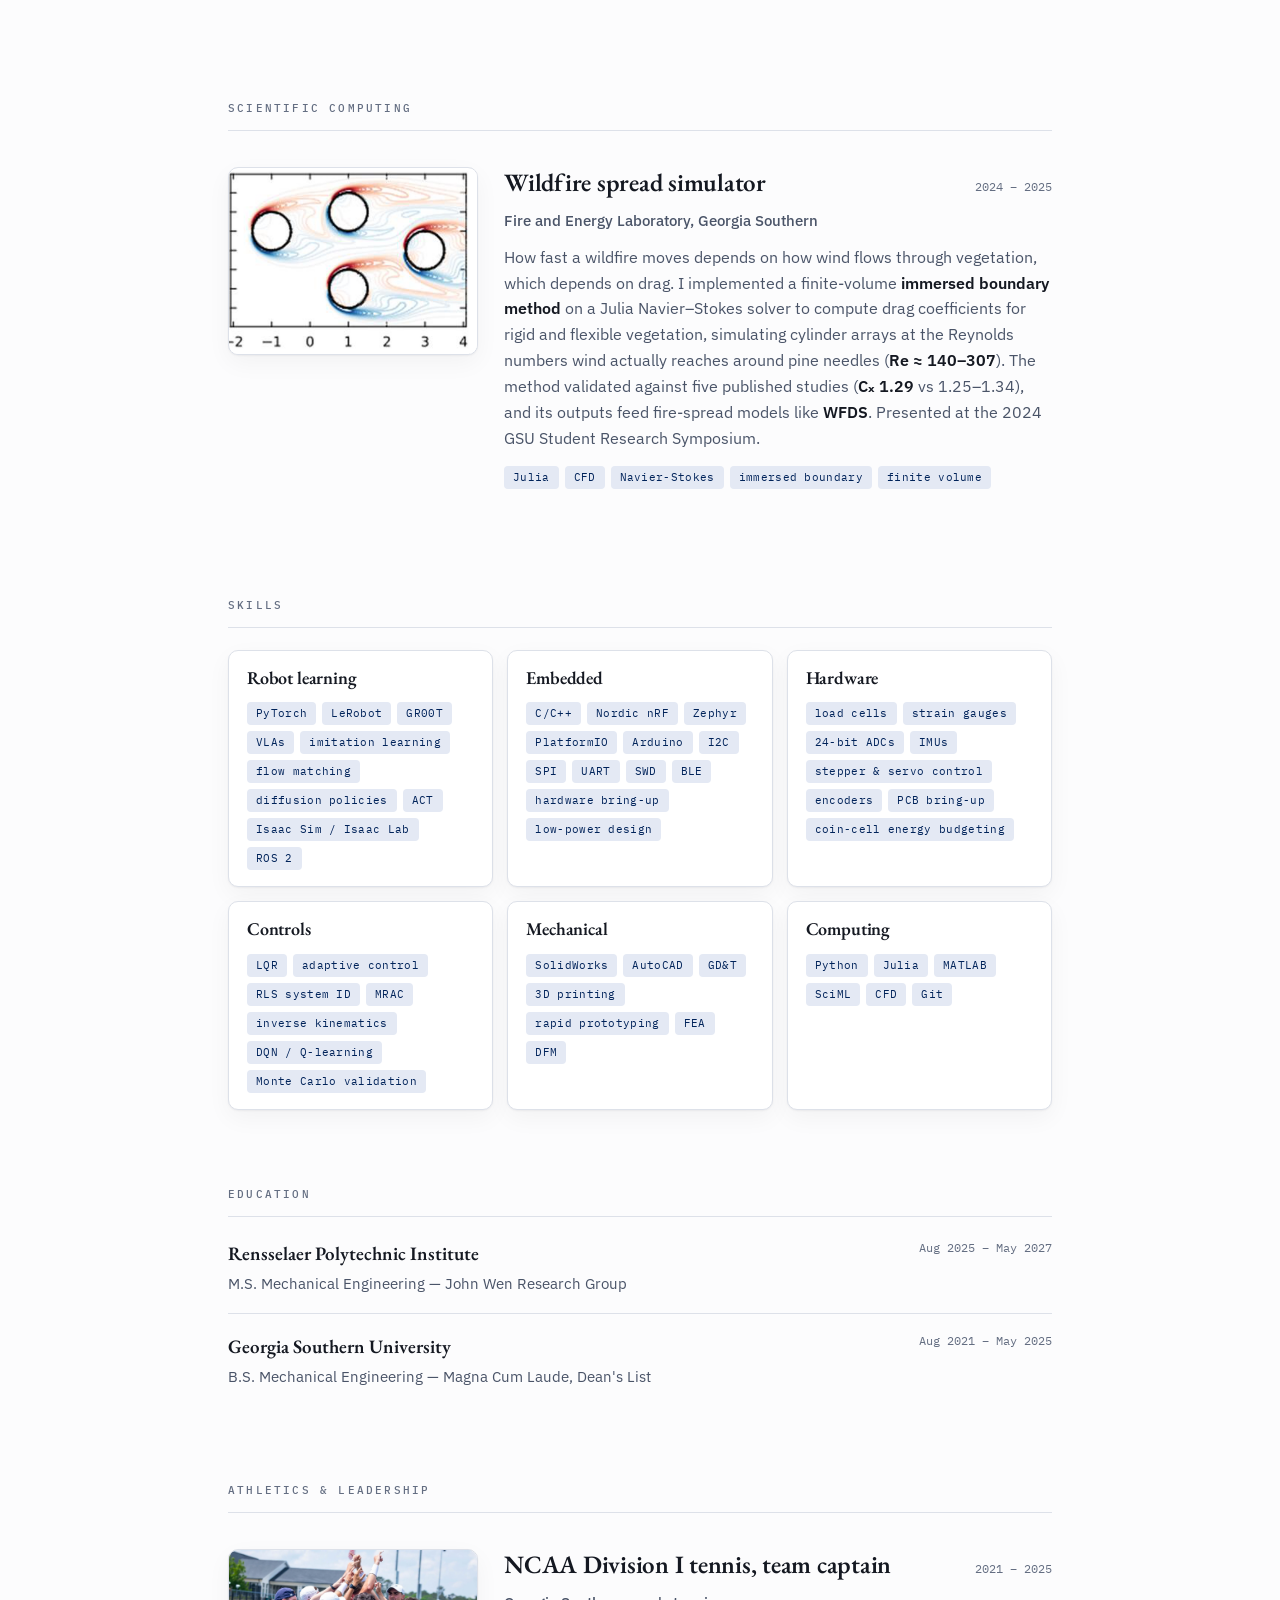
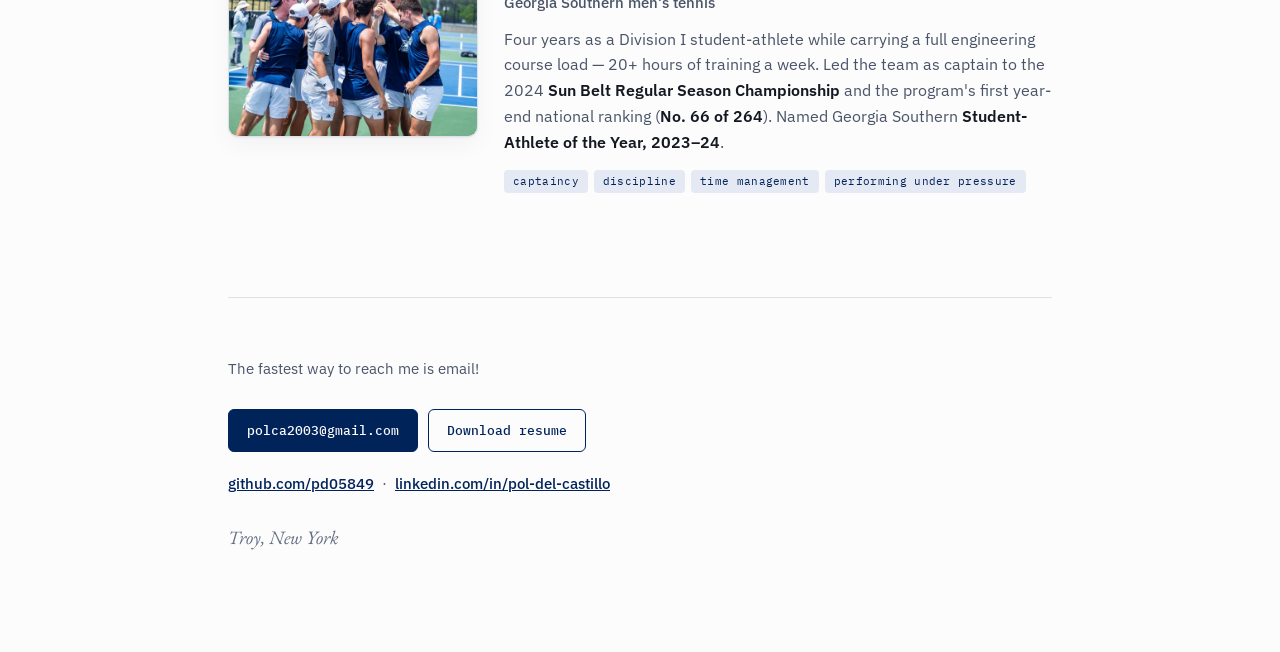
==== commit 94810bc8: "ViaDose logo thumb, tennis headshot, contact popover, stealth-mode copy Co-Authored-By: Claude Fable" ====
--- a/index.html
+++ b/index.html
@@ -43,7 +43,12 @@
       <p class="lede">I build robots that learn, and the <em>embedded hardware</em> that lets them sense the world.</p>
       <div class="btns">
         <a class="btn solid" href="assets/Pol_del_Castillo_Resume.pdf" download>Download resume</a>
-        <a class="btn" href="mailto:polca2003@gmail.com">Contact me</a>
+        <button class="btn" id="contact-toggle" type="button">Contact me</button>
+      </div>
+      <div class="contact-pop" id="contact-pop" hidden>
+        <span class="addr">polca2003@gmail.com</span>
+        <button class="btn tiny" id="contact-copy" type="button">Copy</button>
+        <a class="btn tiny" href="mailto:polca2003@gmail.com">Open mail app</a>
       </div>
       <div class="links">
         <a href="https://github.com/pd05849">GitHub</a>
@@ -153,7 +158,7 @@
   <h2>Hardware &amp; embedded</h2>
 
   <div class="entry reveal">
-    <div class="thumb"><span class="placeholder">Photo &mdash; sensing board<br>on the bench</span></div>
+    <div class="thumb"><img src="assets/img/viadose-logo.png" alt="ViaDose logomark"></div>
     <div class="entry-text">
       <div class="ihead">
         <h3>ViaDose (start-up)</h3>
@@ -406,6 +411,28 @@
   if (el.getBoundingClientRect().top < window.innerHeight) el.classList.add('in');
   else io.observe(el);
 });
+
+// "Contact me" popover — mailto alone fails silently on machines with no mail app
+const ct = document.getElementById('contact-toggle');
+const cp = document.getElementById('contact-pop');
+if (ct && cp) {
+  ct.addEventListener('click', () => { cp.hidden = !cp.hidden; });
+  const cc = document.getElementById('contact-copy');
+  cc.addEventListener('click', async () => {
+    const addr = 'polca2003@gmail.com';
+    let ok = false;
+    try { await navigator.clipboard.writeText(addr); ok = true; }
+    catch (e) {
+      try {
+        const t = document.createElement('textarea');
+        t.value = addr; document.body.appendChild(t); t.select();
+        ok = document.execCommand('copy'); t.remove();
+      } catch (e2) {}
+    }
+    cc.textContent = ok ? 'Copied ✓' : 'Select & copy';
+    setTimeout(() => { cc.textContent = 'Copy'; }, 2500);
+  });
+}
 </script>
 
 </body>
--- a/css/style.css
+++ b/css/style.css
@@ -95,6 +95,16 @@
   padding:5px 12px; border-radius:999px; transition:border-color .13s, color .13s;
 }
 .links a:hover{border-color:var(--accent); color:var(--accent);}
+
+/* contact popover — "Contact me" reveals the address with a copy button */
+.contact-pop{
+  margin-top:12px; display:flex; flex-wrap:wrap; align-items:center; gap:10px;
+  background:var(--panel); border:1px solid var(--rule); border-radius:8px;
+  padding:10px 14px; box-shadow:var(--shadow); width:fit-content;
+  font-family:"IBM Plex Mono",monospace; font-size:13.5px;
+}
+.contact-pop .addr{color:var(--ink); user-select:all;}
+.btn.tiny{padding:5px 10px; font-size:11.5px;}
 
 /* portrait — swap the placeholder for <img src="assets/img/headshot.jpg" alt="Pol del Castillo"> */
 .portrait{
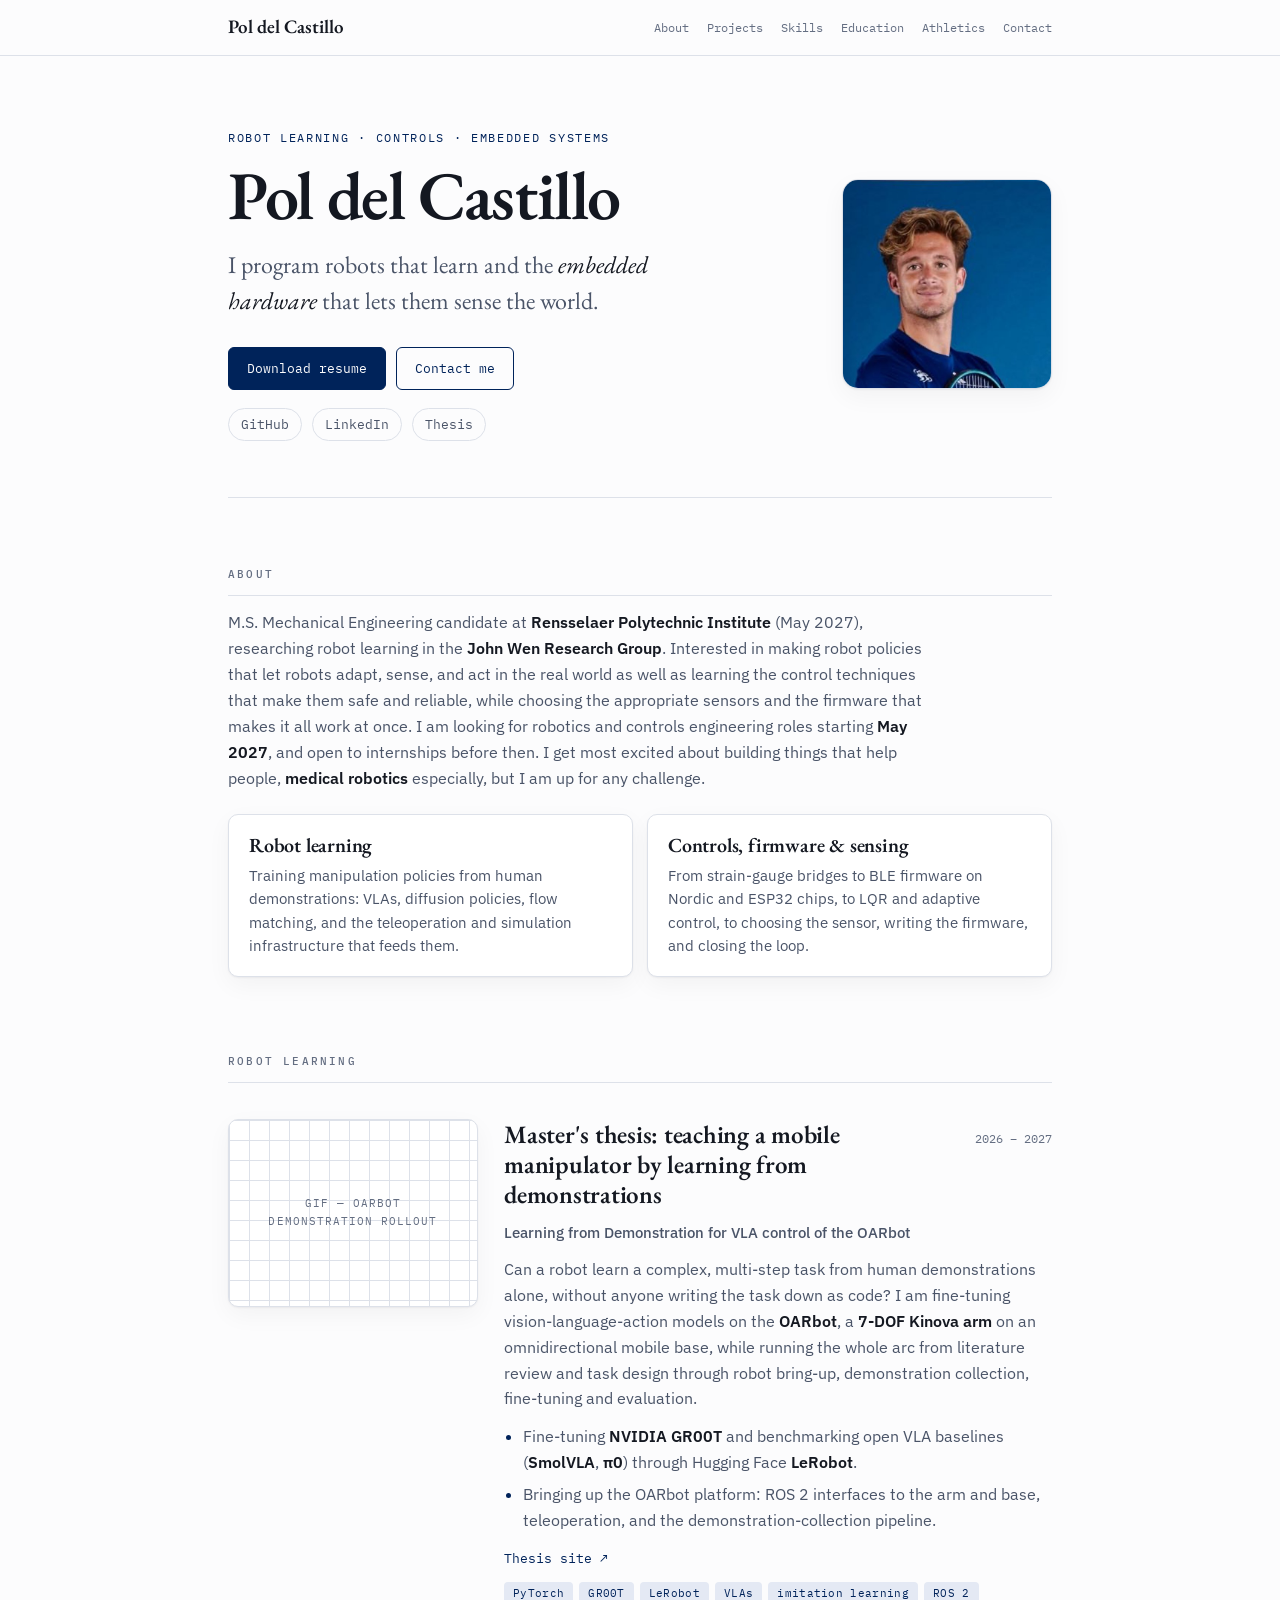
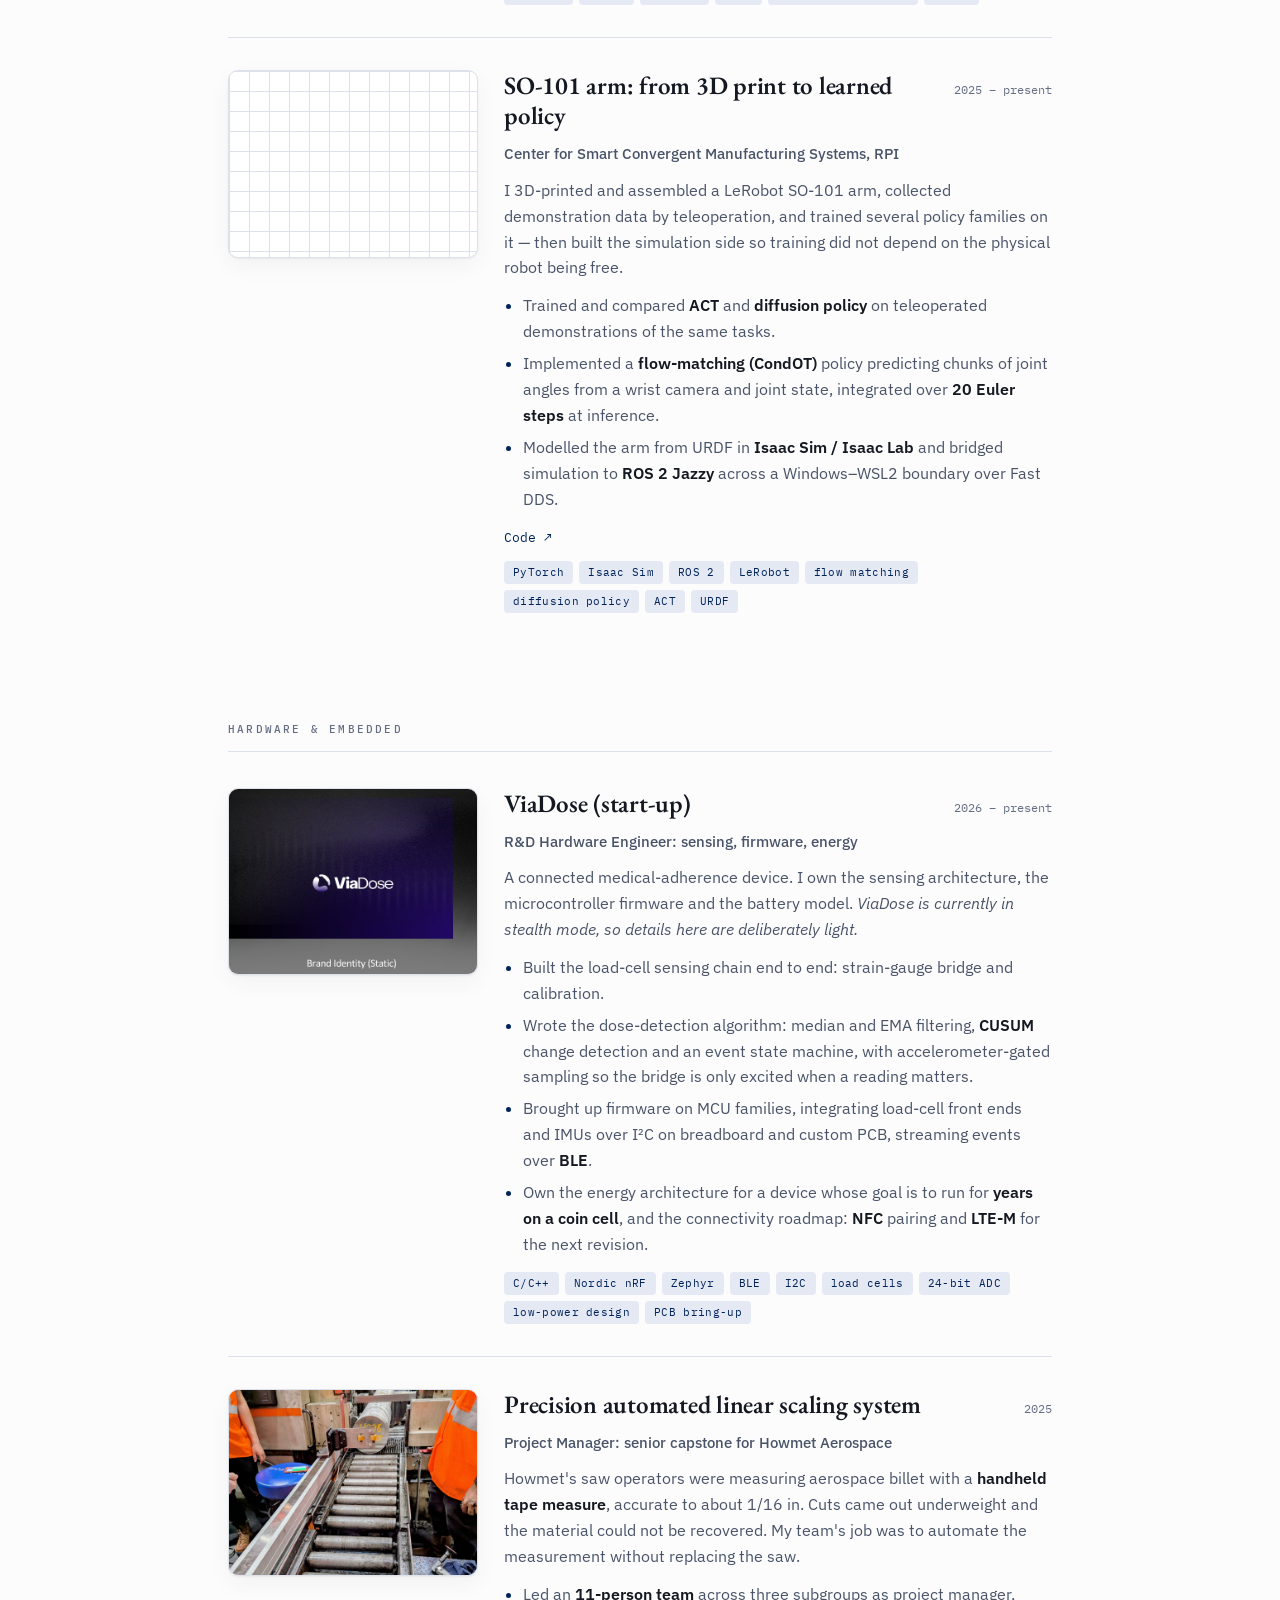
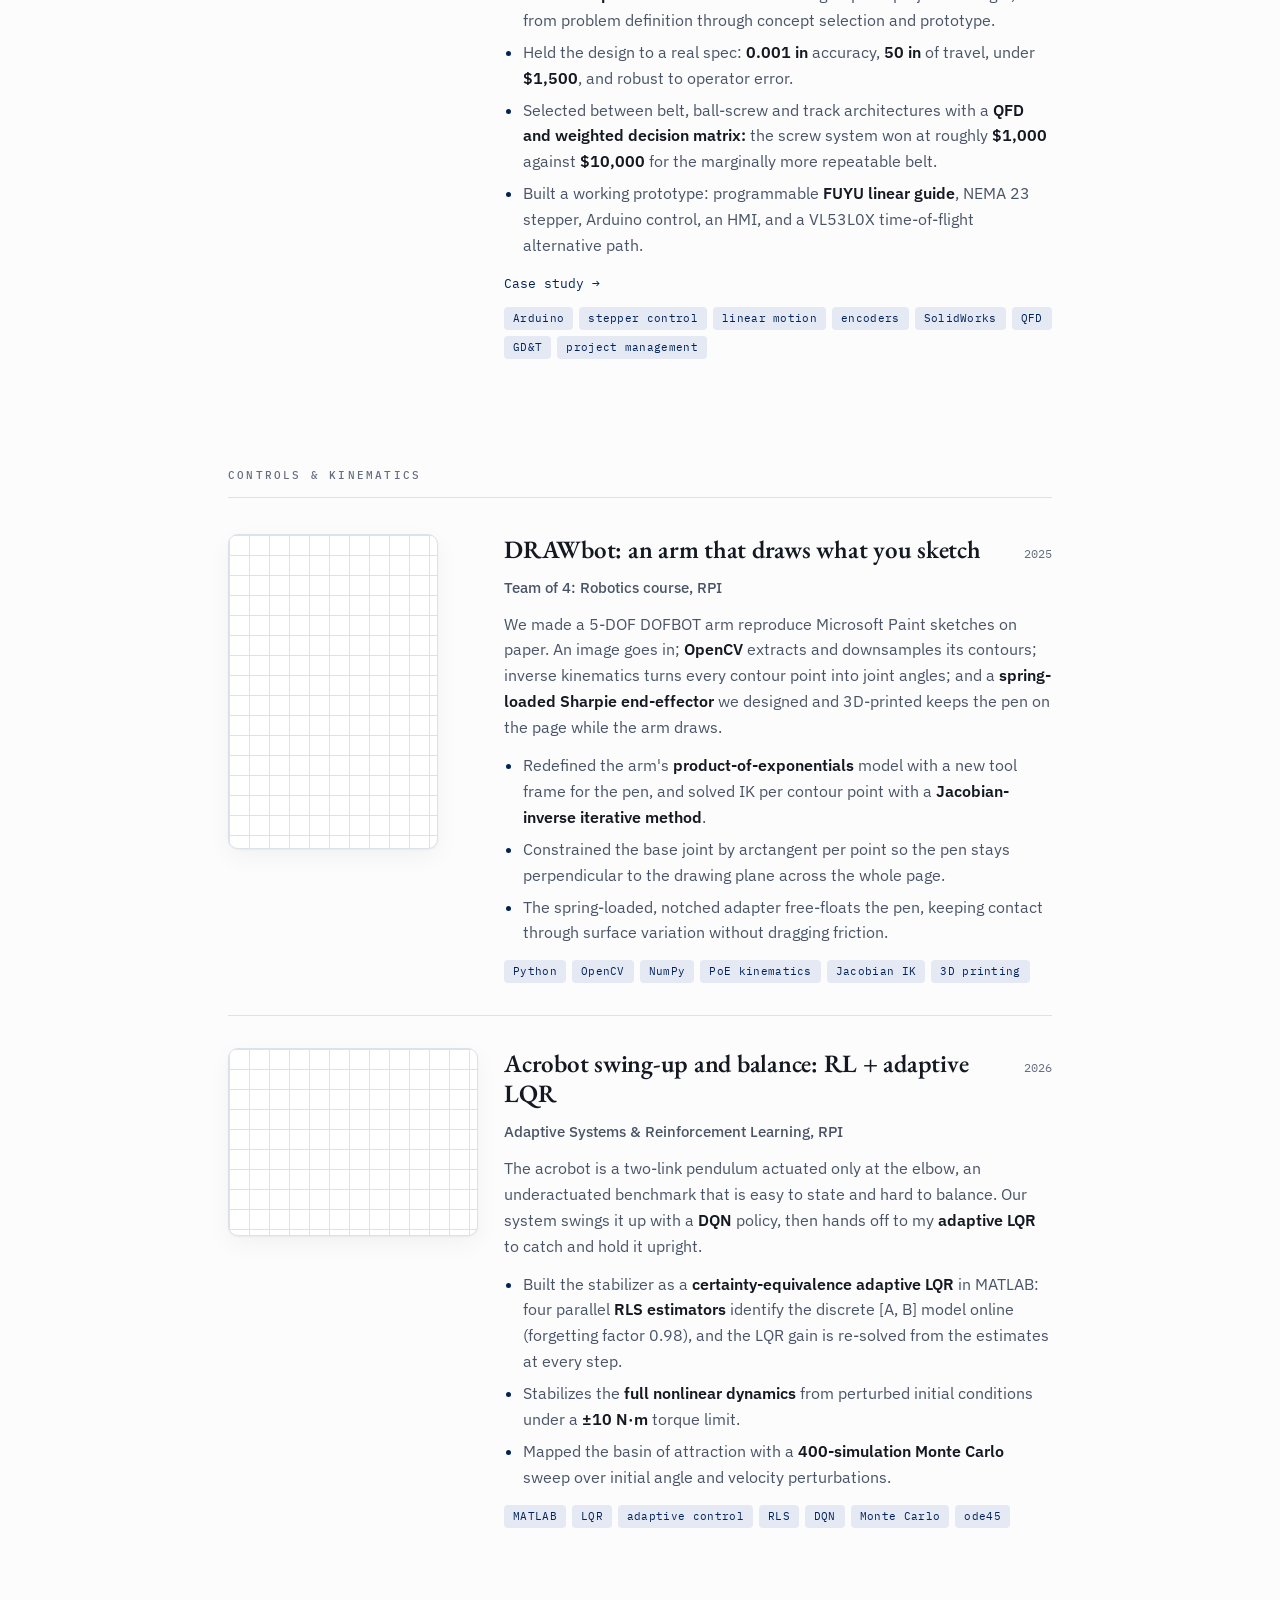
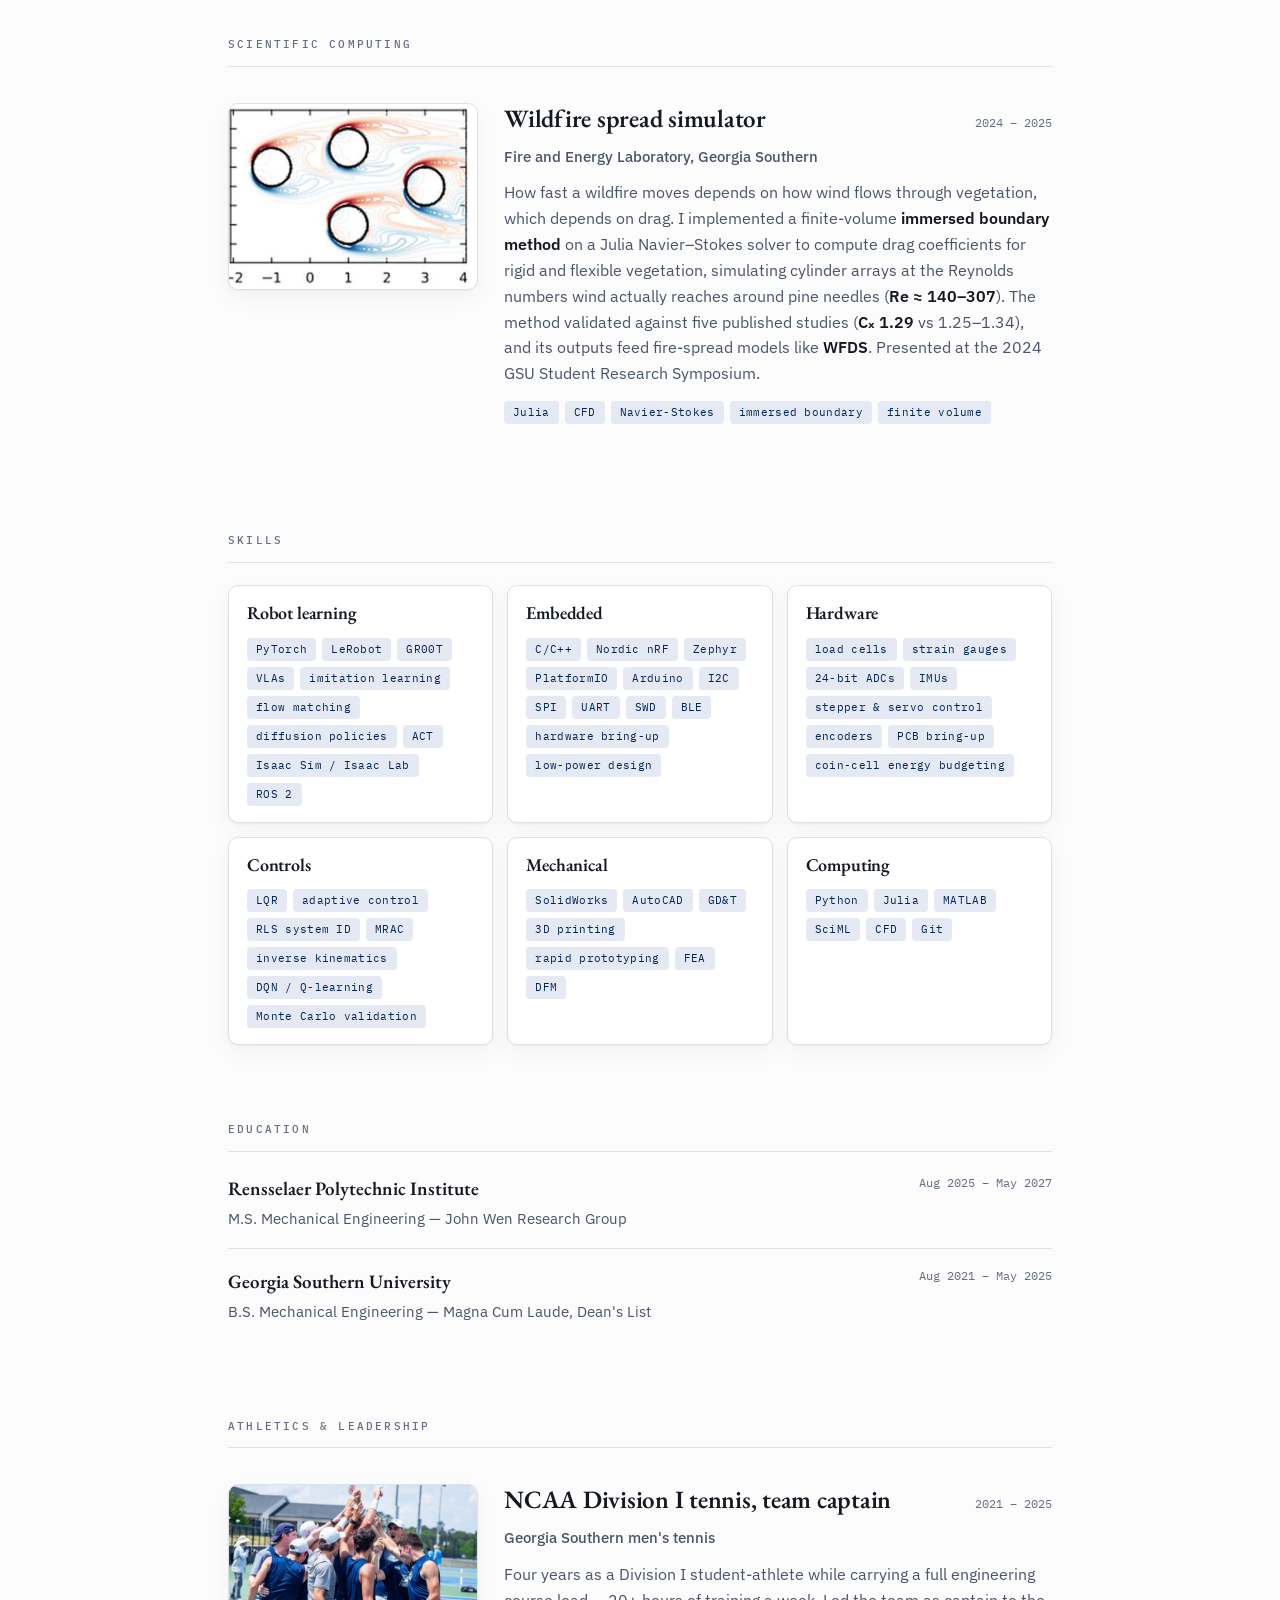
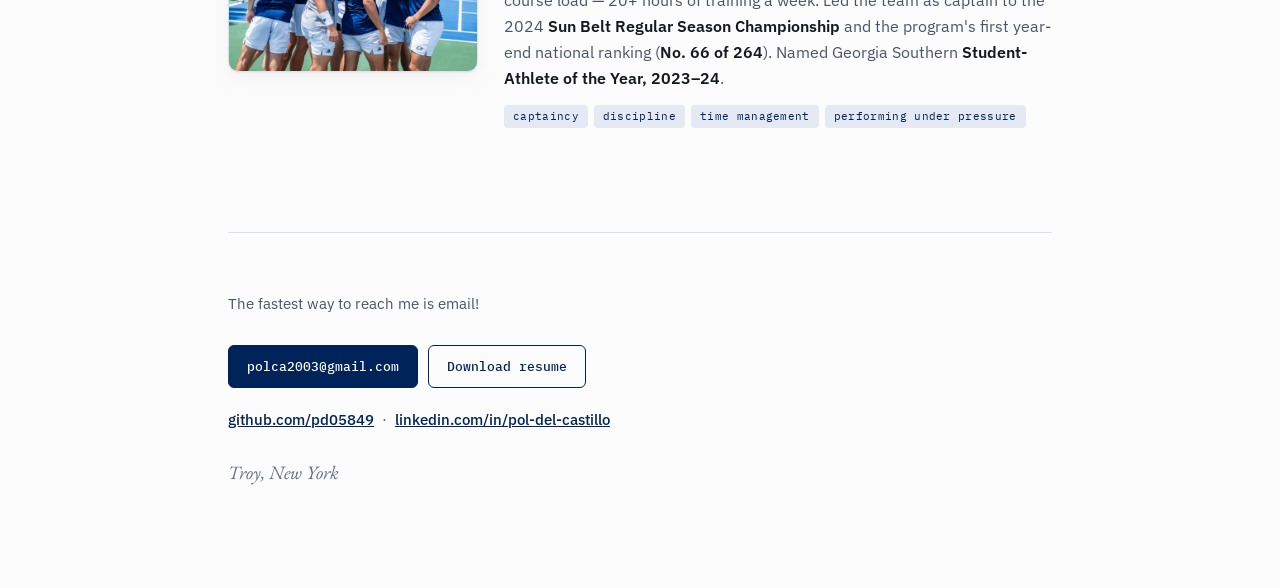
==== commit a060936d: "Real ViaDose logo, SO-101 pickup video, simpler Contact button Co-Authored-By: Claude Fable 5 <norep" ====
--- a/index.html
+++ b/index.html
@@ -40,15 +40,10 @@
     <div>
       <p class="kicker">Robot learning · Controls · Embedded systems</p>
       <h1>Pol del Castillo</h1>
-      <p class="lede">I build robots that learn, and the <em>embedded hardware</em> that lets them sense the world.</p>
+      <p class="lede">I program robots that learn and the <em>embedded hardware</em> that lets them sense the world.</p>
       <div class="btns">
         <a class="btn solid" href="assets/Pol_del_Castillo_Resume.pdf" download>Download resume</a>
-        <button class="btn" id="contact-toggle" type="button">Contact me</button>
-      </div>
-      <div class="contact-pop" id="contact-pop" hidden>
-        <span class="addr">polca2003@gmail.com</span>
-        <button class="btn tiny" id="contact-copy" type="button">Copy</button>
-        <a class="btn tiny" href="mailto:polca2003@gmail.com">Open mail app</a>
+        <a class="btn" href="#contact">Contact me</a>
       </div>
       <div class="links">
         <a href="https://github.com/pd05849">GitHub</a>
@@ -123,8 +118,7 @@
   </div>
 
   <div class="entry reveal">
-    <!-- A GIF of the real arm running a policy would be even better here -->
-    <div class="thumb"><img src="assets/img/so101-sim.jpg" alt="The SO-101 arm modelled in Isaac Sim, running real-time on an RTX 4060"></div>
+    <div class="thumb"><video src="assets/img/so101.mp4" autoplay muted loop playsinline></video></div>
     <div class="entry-text">
       <div class="ihead">
         <h3>SO-101 arm: from 3D print to learned policy</h3>
@@ -158,7 +152,7 @@
   <h2>Hardware &amp; embedded</h2>
 
   <div class="entry reveal">
-    <div class="thumb"><img src="assets/img/viadose-logo.png" alt="ViaDose logomark"></div>
+    <div class="thumb"><img src="assets/img/viadose-logo.jpg" alt="ViaDose logomark"></div>
     <div class="entry-text">
       <div class="ihead">
         <h3>ViaDose (start-up)</h3>
@@ -412,27 +406,6 @@
   else io.observe(el);
 });
 
-// "Contact me" popover — mailto alone fails silently on machines with no mail app
-const ct = document.getElementById('contact-toggle');
-const cp = document.getElementById('contact-pop');
-if (ct && cp) {
-  ct.addEventListener('click', () => { cp.hidden = !cp.hidden; });
-  const cc = document.getElementById('contact-copy');
-  cc.addEventListener('click', async () => {
-    const addr = 'polca2003@gmail.com';
-    let ok = false;
-    try { await navigator.clipboard.writeText(addr); ok = true; }
-    catch (e) {
-      try {
-        const t = document.createElement('textarea');
-        t.value = addr; document.body.appendChild(t); t.select();
-        ok = document.execCommand('copy'); t.remove();
-      } catch (e2) {}
-    }
-    cc.textContent = ok ? 'Copied ✓' : 'Select & copy';
-    setTimeout(() => { cc.textContent = 'Copy'; }, 2500);
-  });
-}
 </script>
 
 </body>
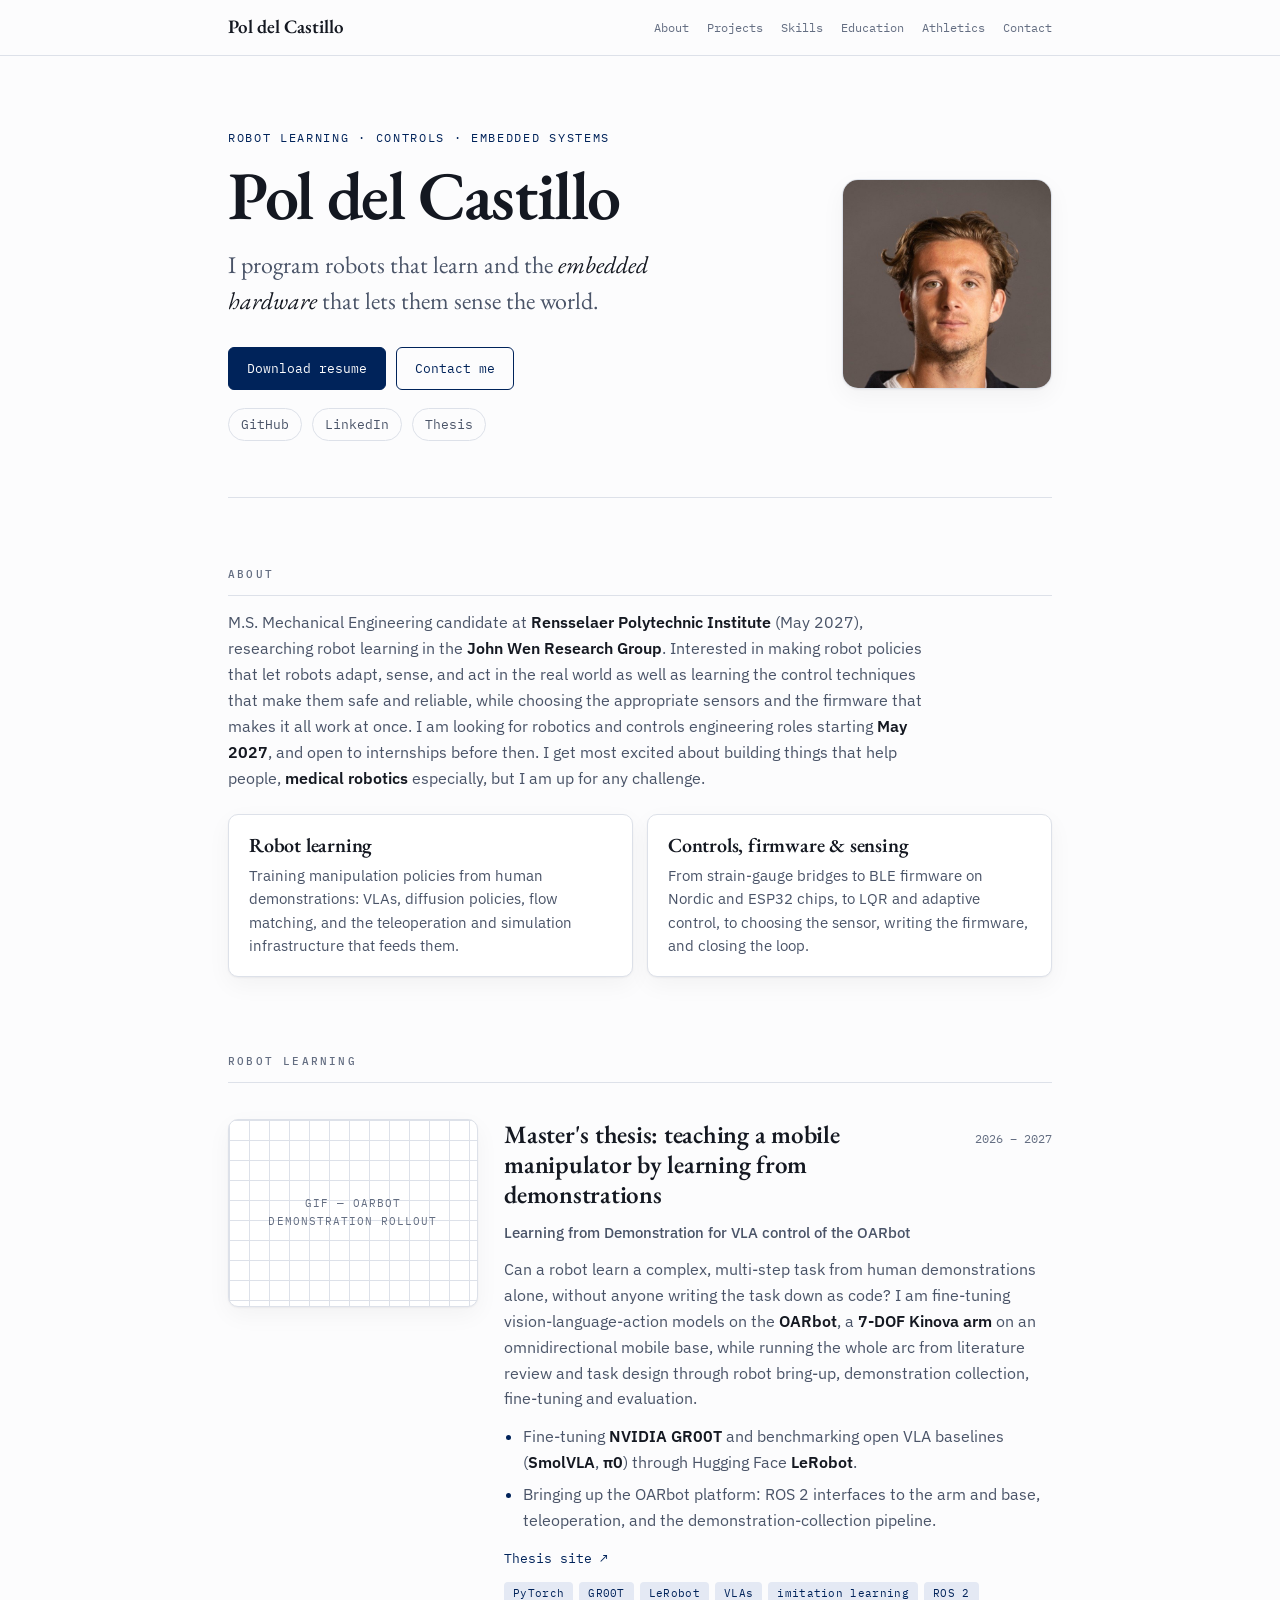
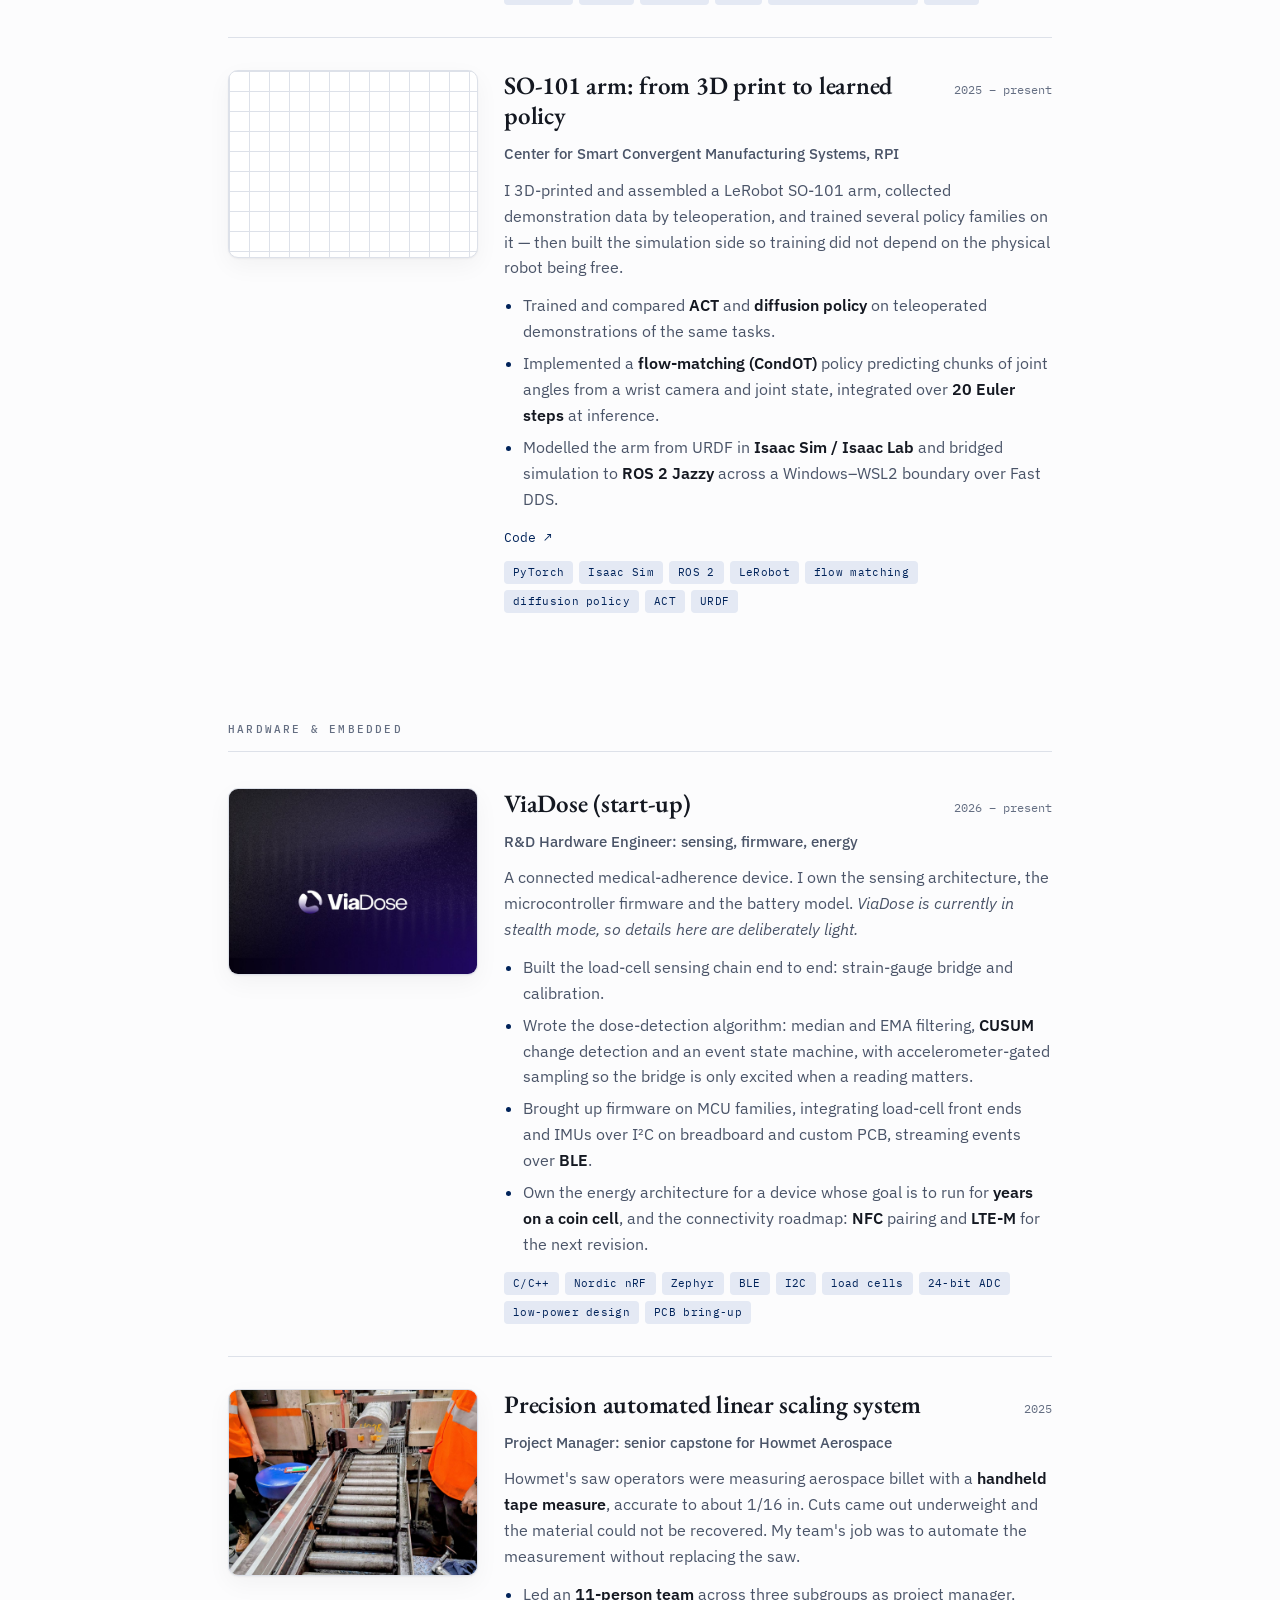
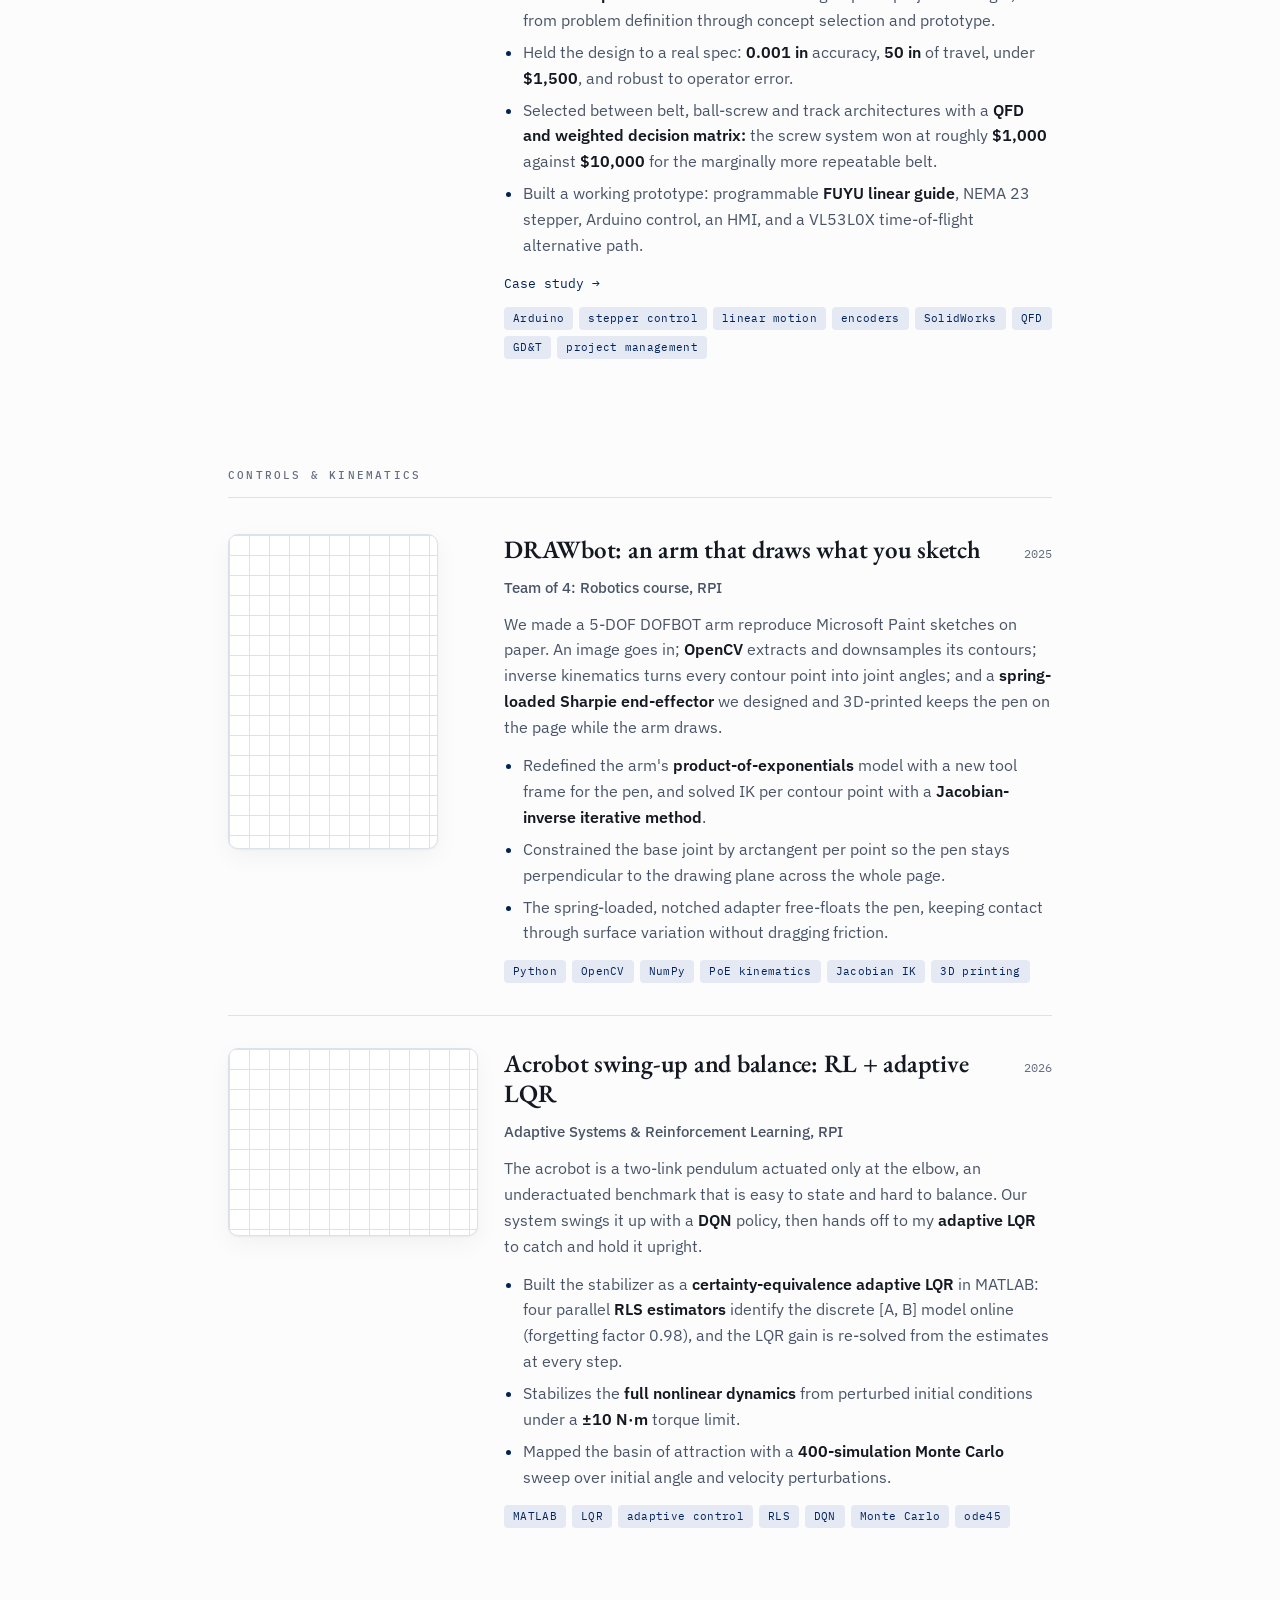
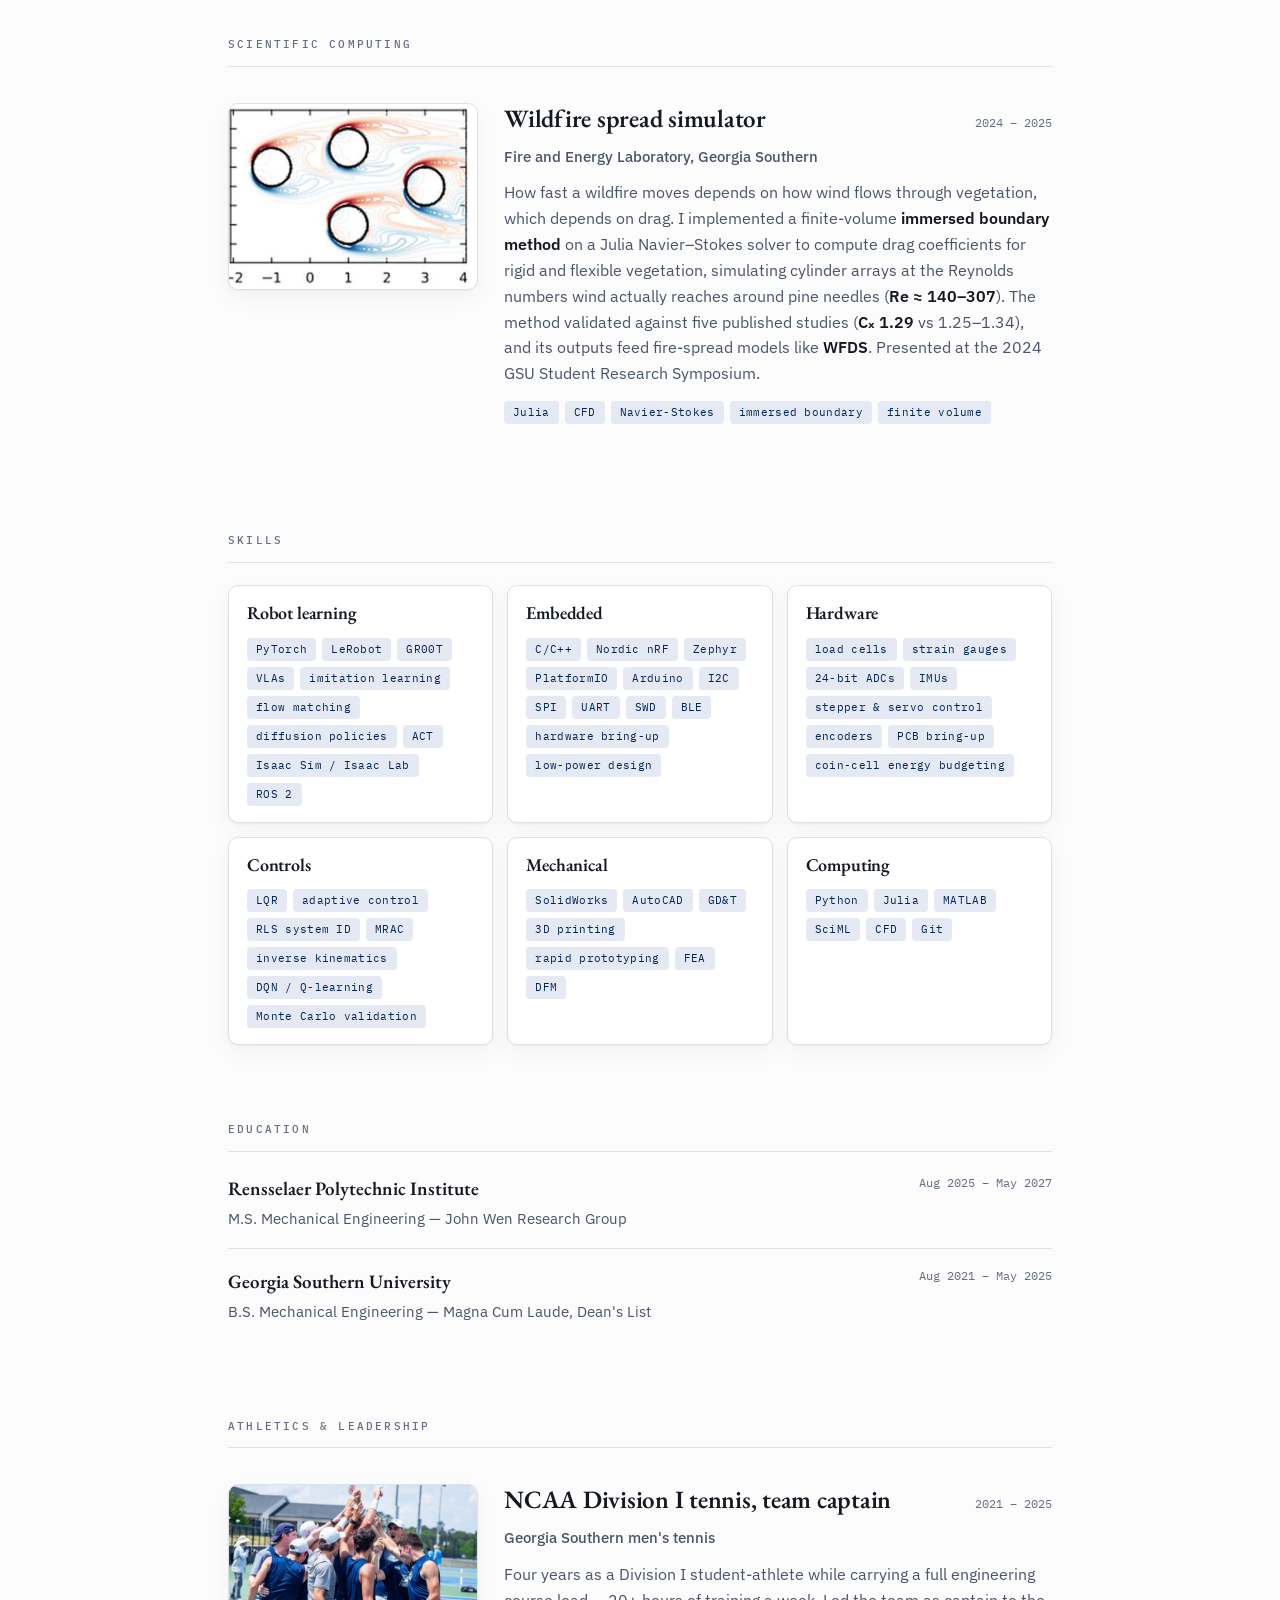
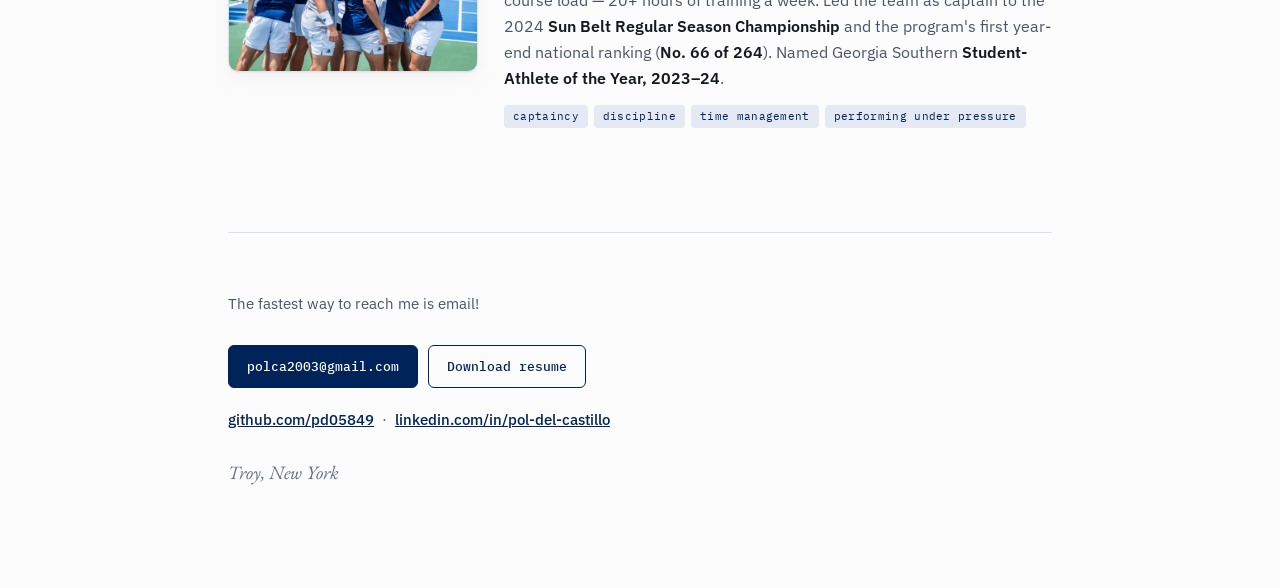
==== commit 0ec36dab: "Failsafe so scroll-reveal content can never stay invisible Co-Authored-By: Claude Opus 5 <noreply@an" ====
--- a/index.html
+++ b/index.html
@@ -405,6 +405,8 @@
   if (el.getBoundingClientRect().top < window.innerHeight) el.classList.add('in');
   else io.observe(el);
 });
+// failsafe: never leave content invisible if the observer never fires
+setTimeout(() => document.querySelectorAll('.reveal:not(.in)').forEach(el => el.classList.add('in')), 1500);
 
 </script>
 
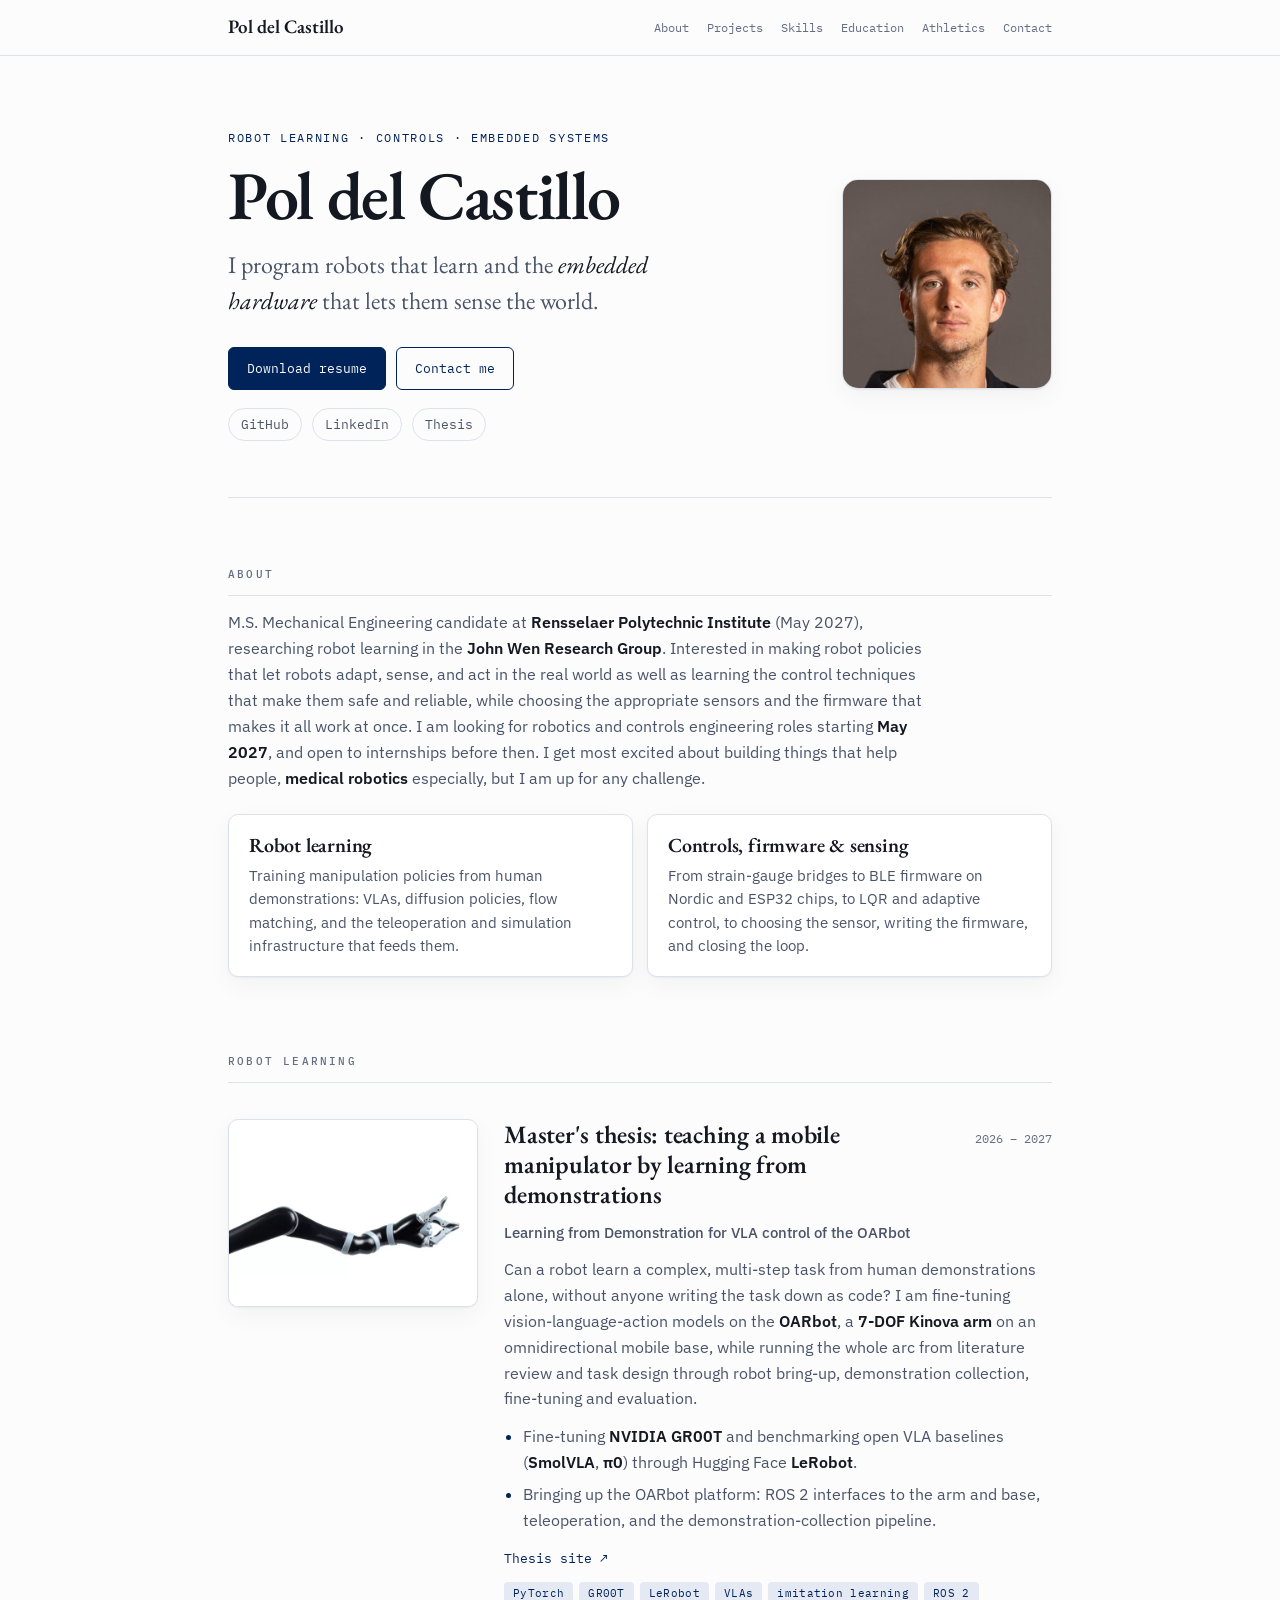
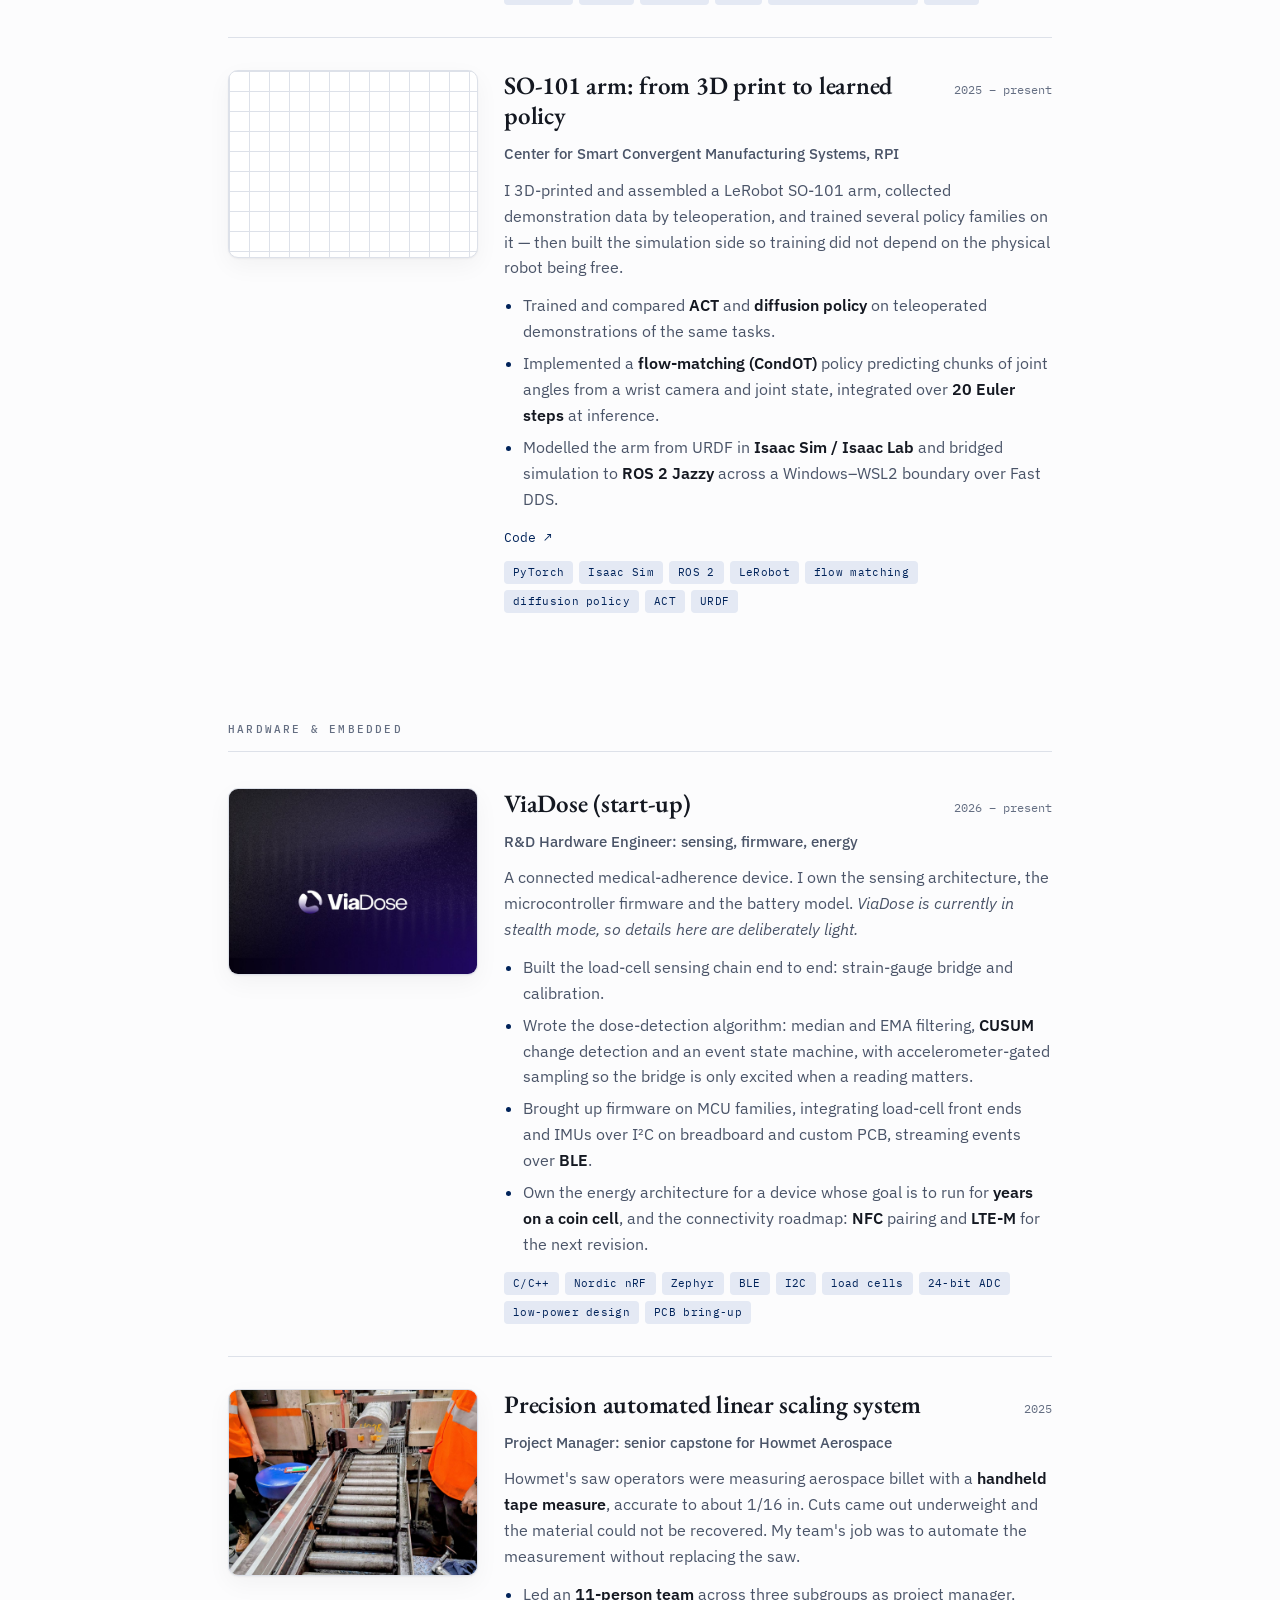
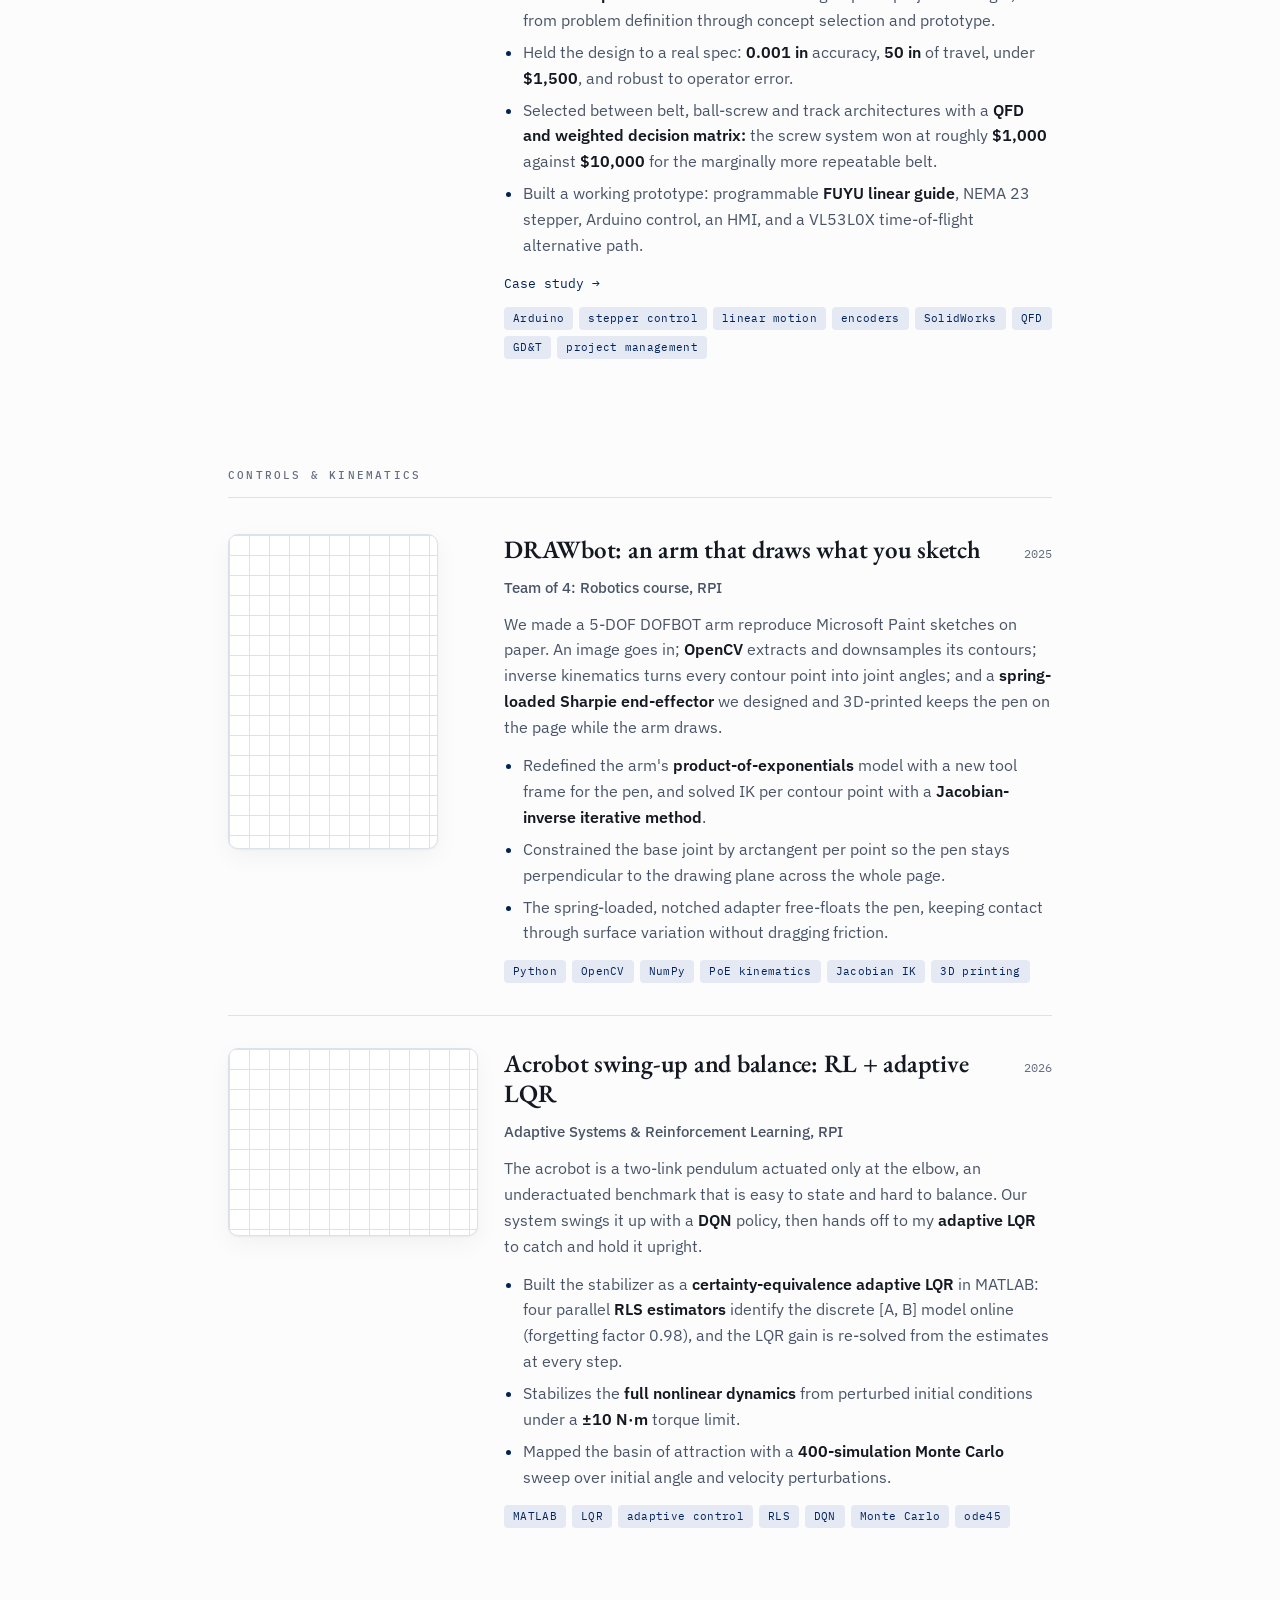
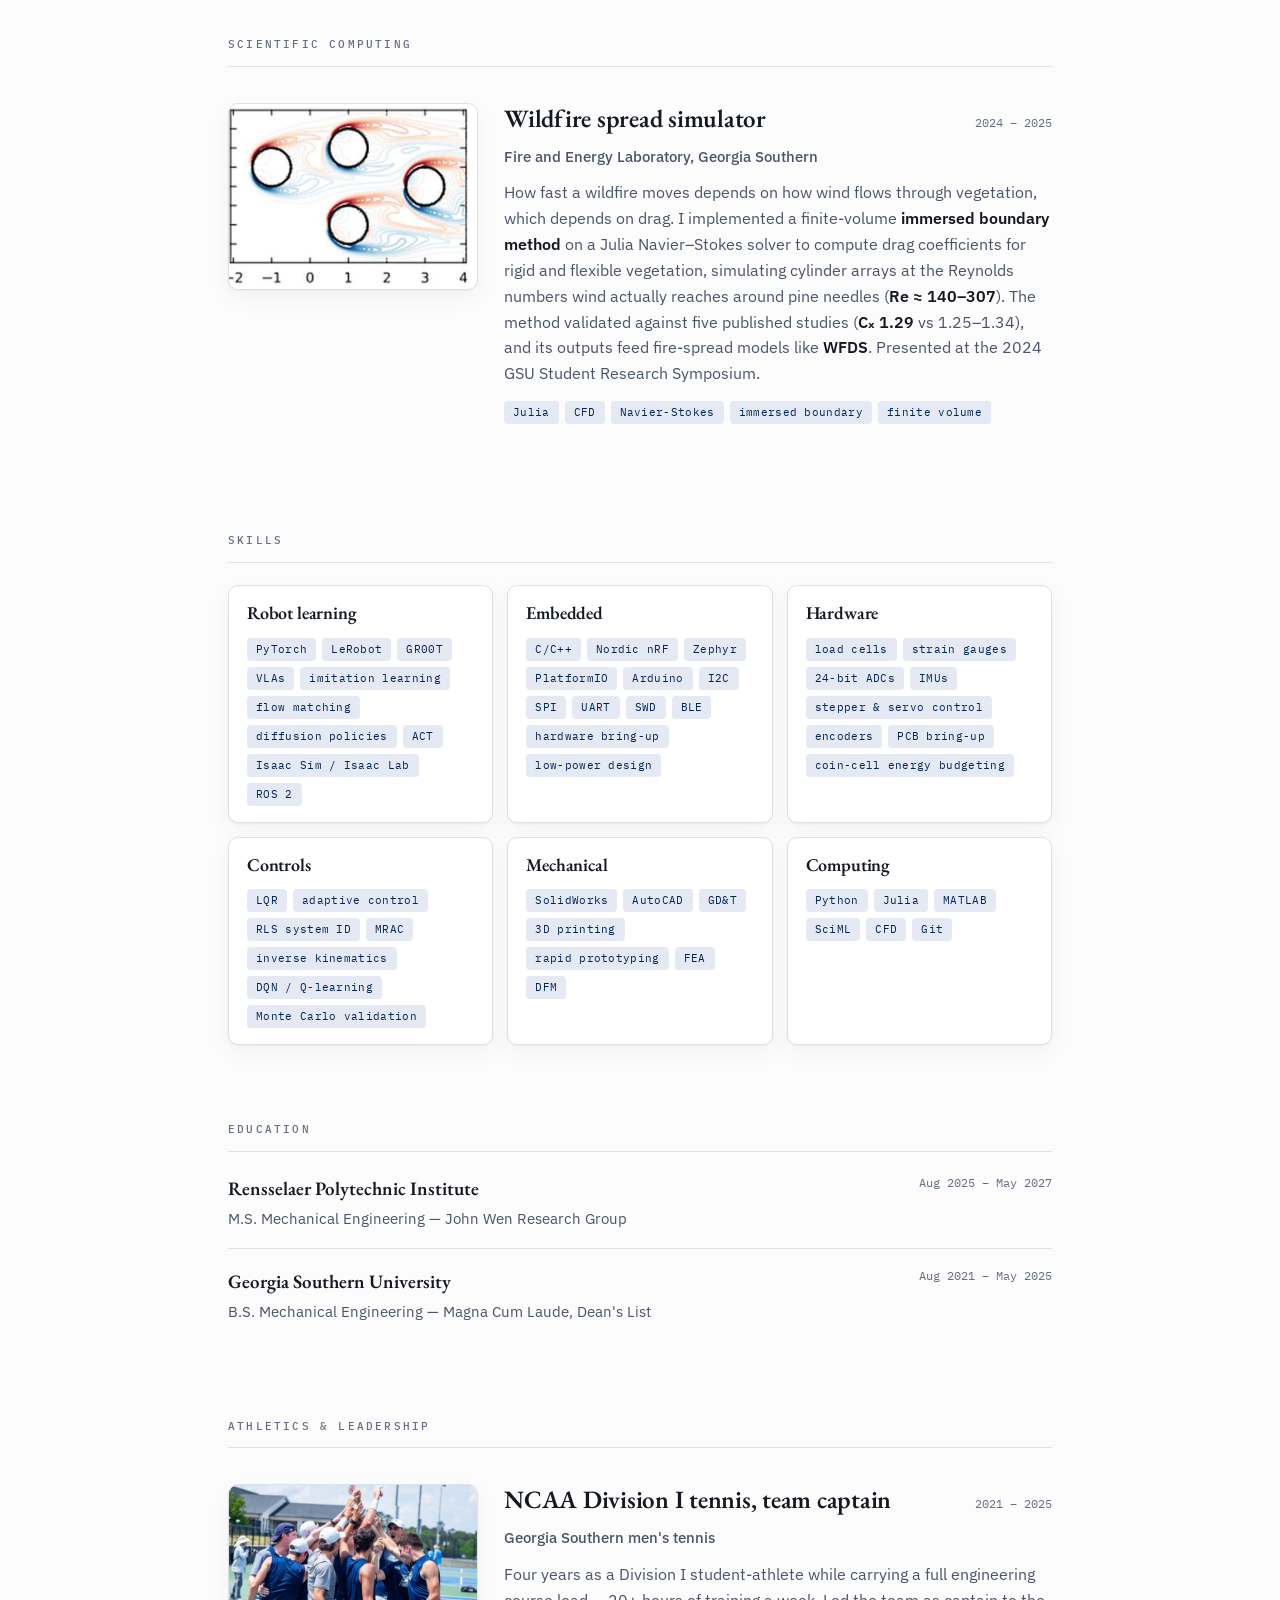
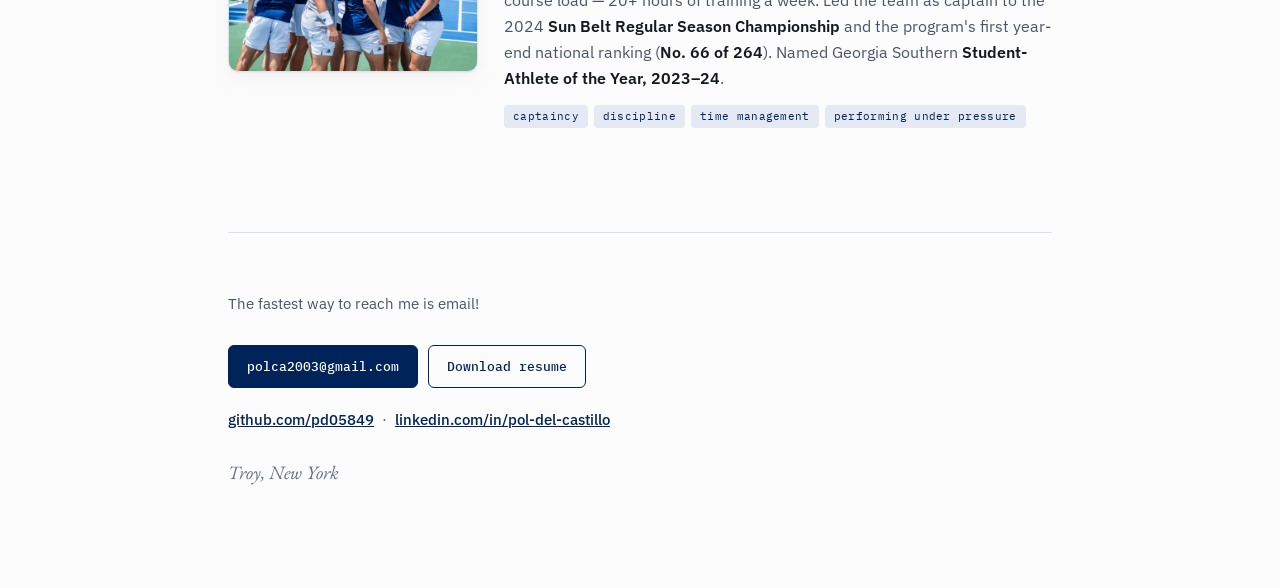
==== commit 775765ff: "Thesis entry: Kinova arm thumbnail; resume with projects in date order Co-Authored-By: Claude Fable " ====
--- a/index.html
+++ b/index.html
@@ -90,7 +90,7 @@
   <h2>Robot learning</h2>
 
   <div class="entry reveal">
-    <div class="thumb"><span class="placeholder">GIF &mdash; OARbot<br>demonstration rollout</span></div>
+    <div class="thumb"><img src="assets/img/kinova.jpg" alt="Kinova JACO arm with a three-finger gripper, the manipulator on the OARbot"></div>
     <div class="entry-text">
       <div class="ihead">
         <h3>Master's thesis: teaching a mobile manipulator by learning from demonstrations</h3>
